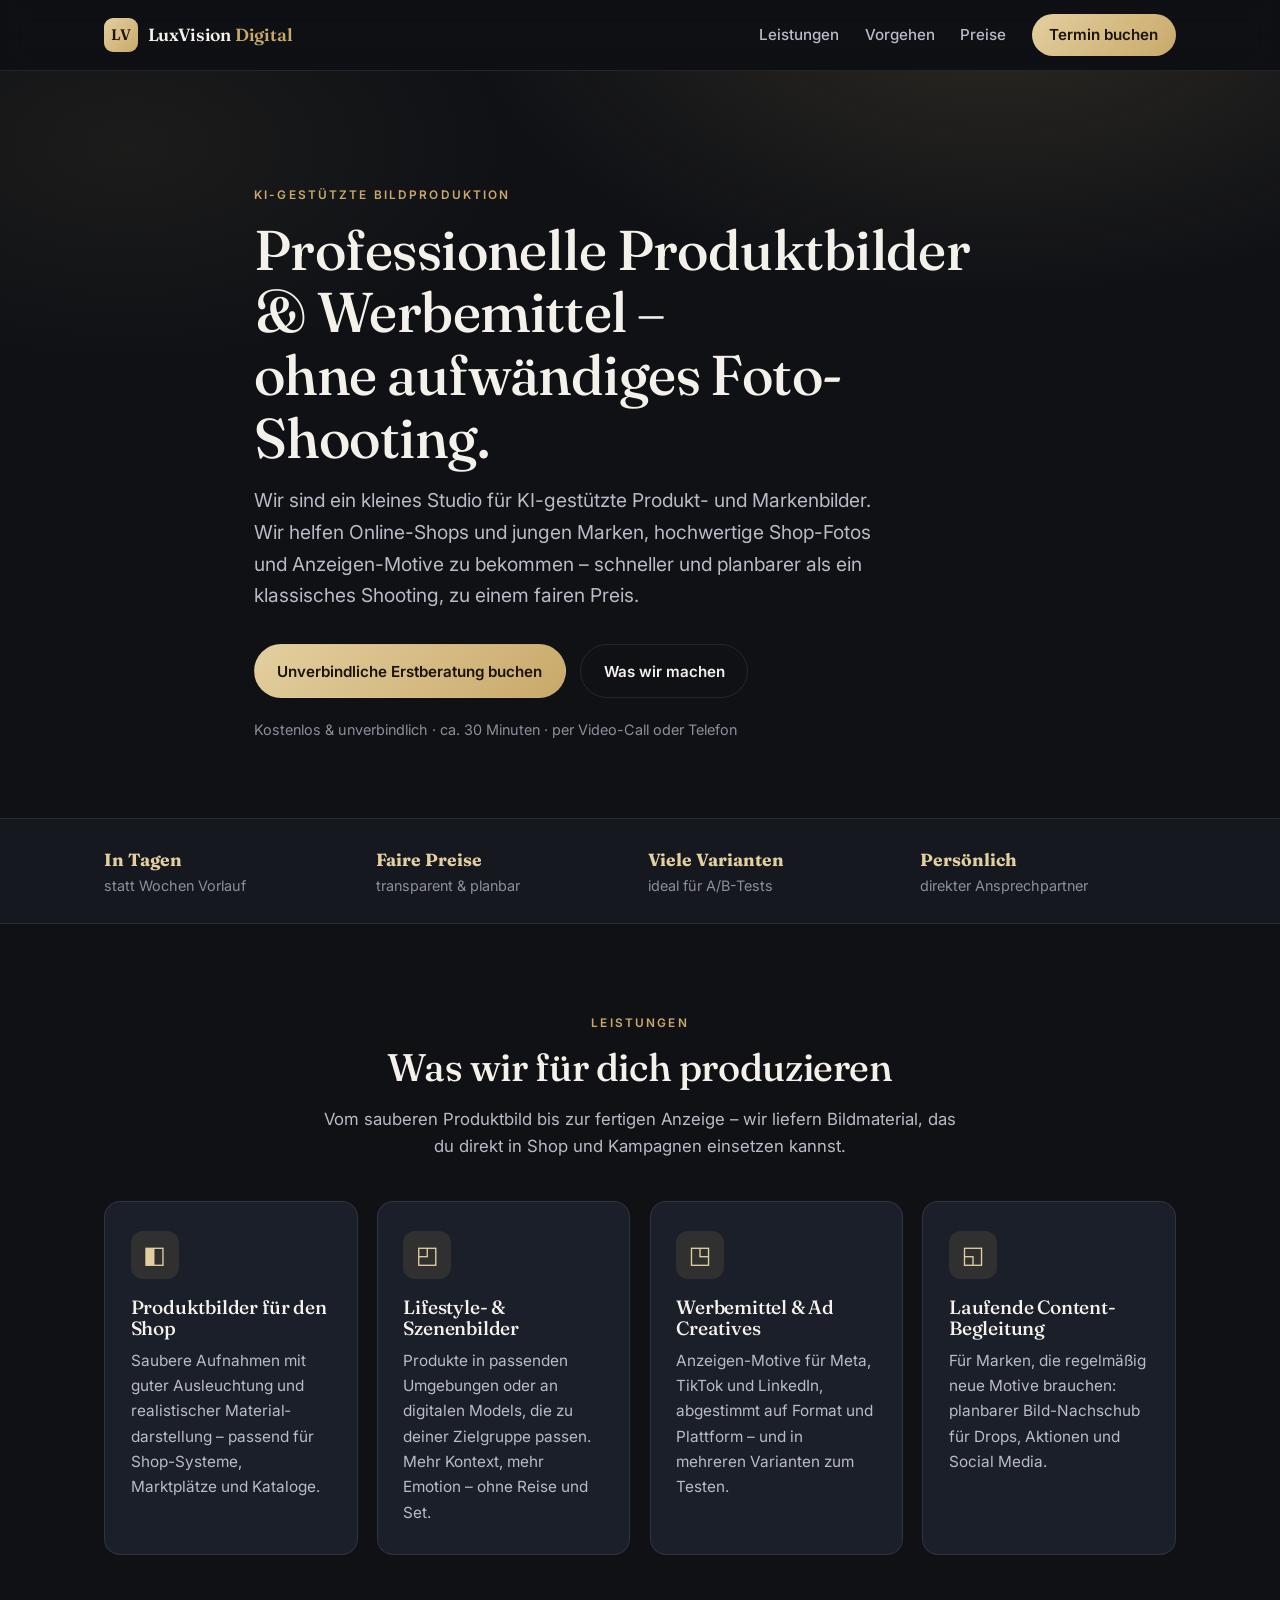
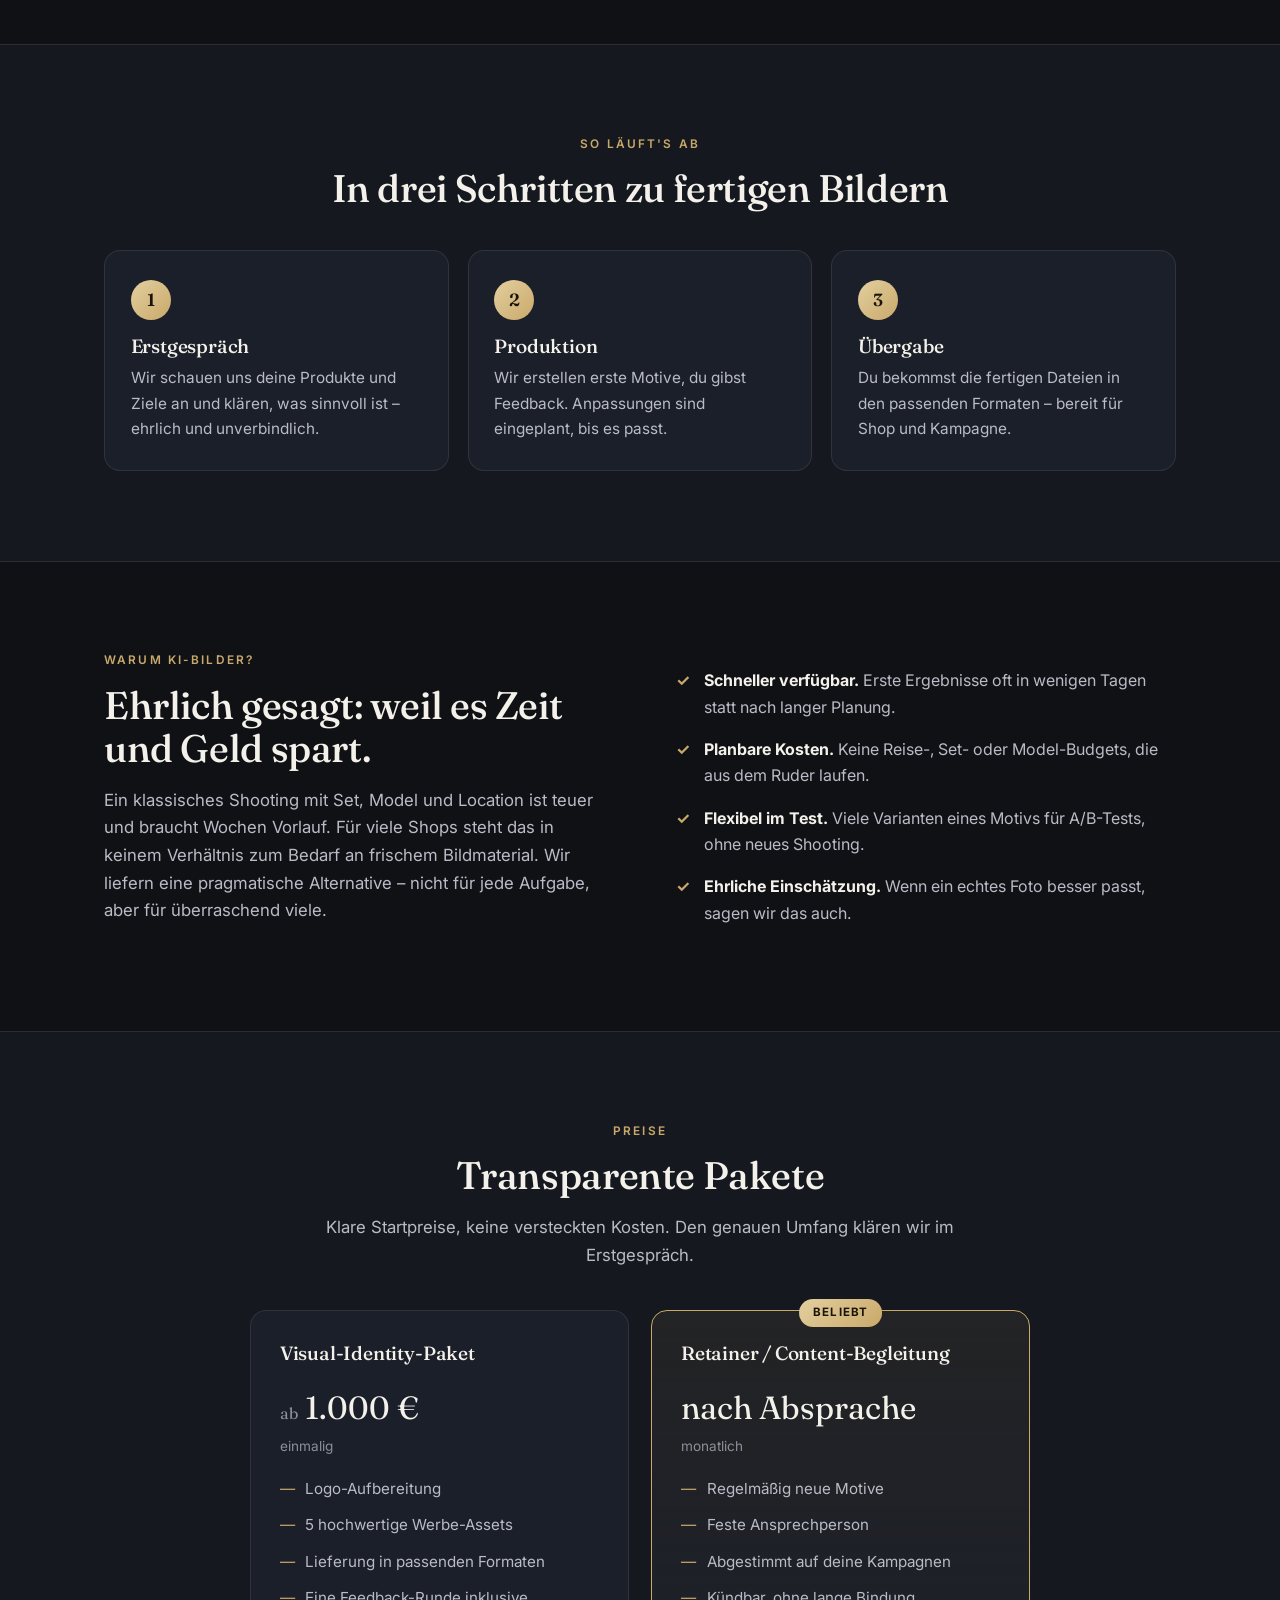
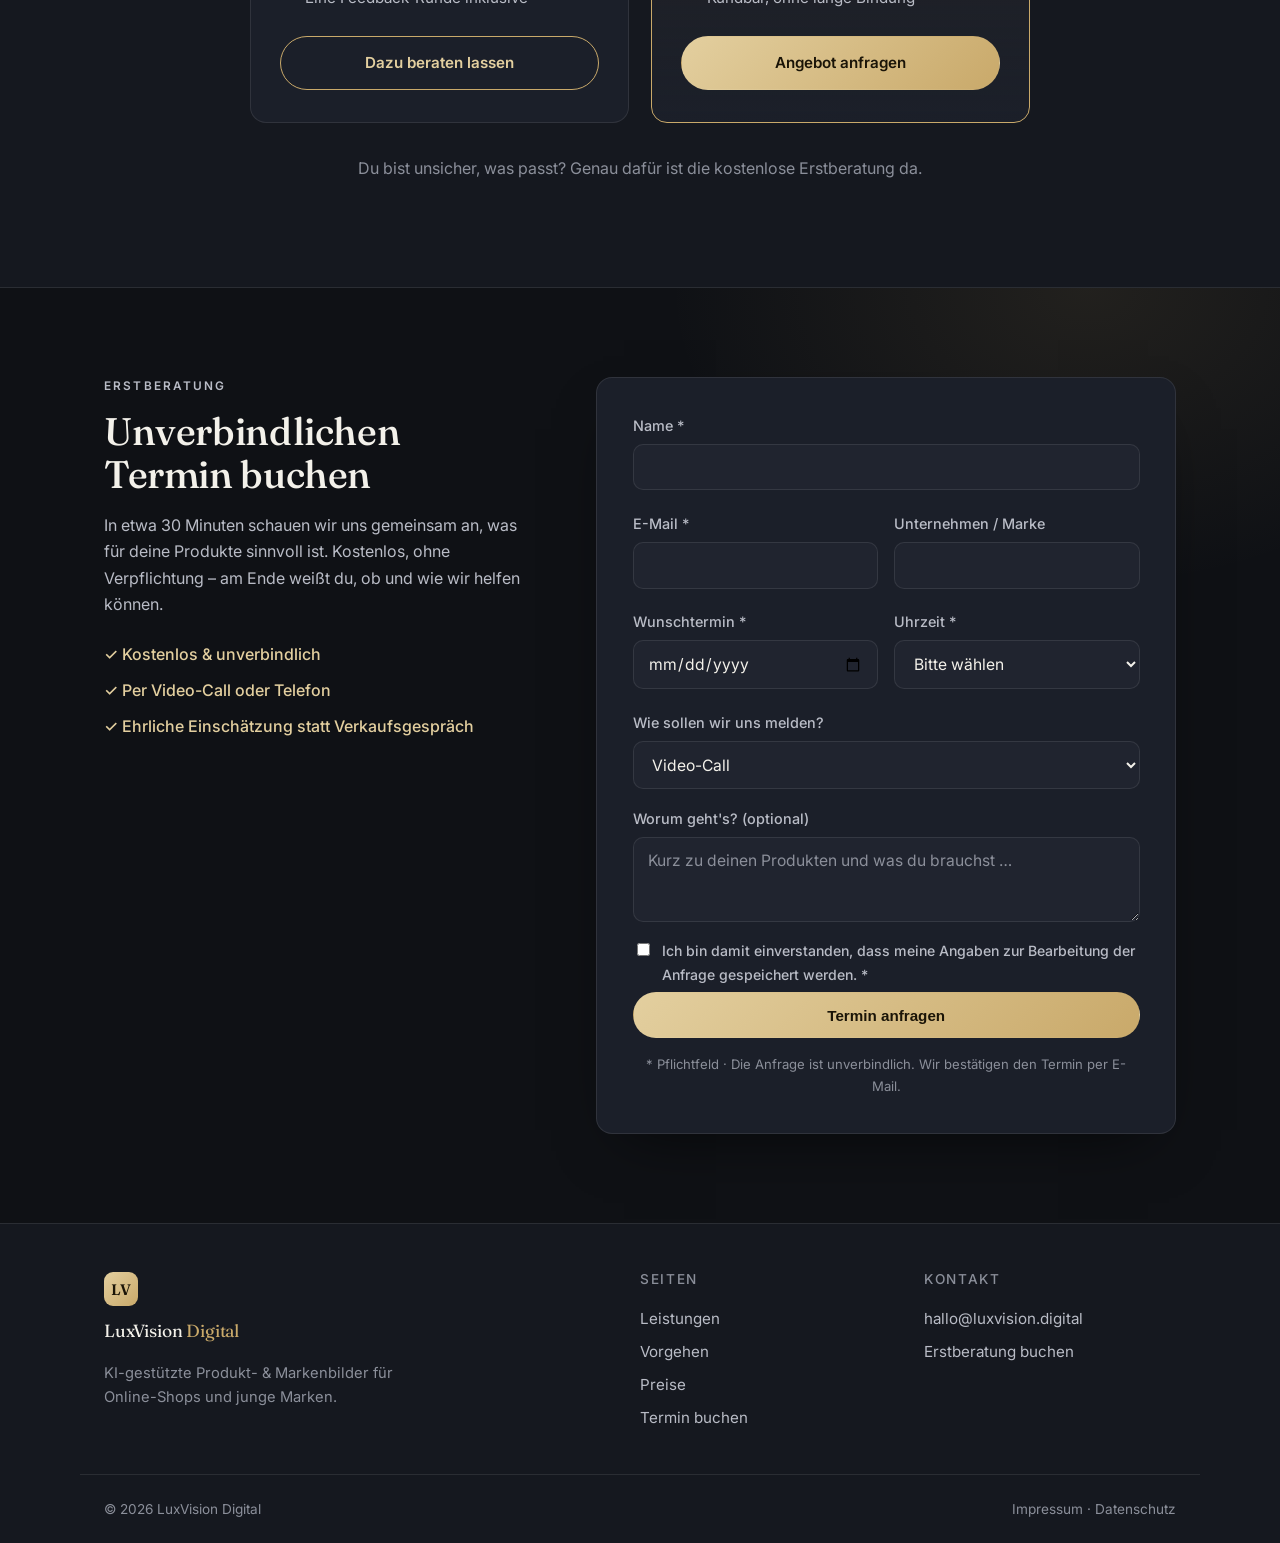
==== consultation-site/index.html @ 284c9a4e "Add consultation booking site for LuxVision Digital Bodenständigere, authentischere Neufassung des L" ====
<!DOCTYPE html>
<html lang="de">
<head>
  <meta charset="UTF-8" />
  <meta name="viewport" content="width=device-width, initial-scale=1.0" />
  <title>LuxVision Digital – Produkt- &amp; Markenbilder mit KI</title>
  <meta name="description" content="Kleines Studio für KI-gestützte Produkt- und Markenbilder. Professionelle Shop-Fotos und Werbemittel ohne aufwändige Shootings. Jetzt unverbindliche Erstberatung buchen." />
  <link rel="preconnect" href="https://fonts.googleapis.com" />
  <link rel="preconnect" href="https://fonts.gstatic.com" crossorigin />
  <link href="https://fonts.googleapis.com/css2?family=Fraunces:opsz,wght@9..144,400;9..144,500;9..144,600&family=Inter:wght@400;500;600&display=swap" rel="stylesheet" />
  <link rel="stylesheet" href="styles.css" />
</head>
<body>
  <header class="site-header" id="top">
    <div class="container header-inner">
      <a href="#top" class="brand">
        <span class="brand-mark">LV</span>
        <span class="brand-name">LuxVision <em>Digital</em></span>
      </a>
      <nav class="nav" aria-label="Hauptnavigation">
        <a href="#leistungen">Leistungen</a>
        <a href="#vorgehen">Vorgehen</a>
        <a href="#preise">Preise</a>
        <a href="#termin" class="nav-cta">Termin buchen</a>
      </nav>
      <button class="nav-toggle" aria-label="Menü öffnen" aria-expanded="false">
        <span></span><span></span><span></span>
      </button>
    </div>
  </header>

  <main>
    <!-- HERO -->
    <section class="hero">
      <div class="container hero-inner">
        <p class="eyebrow">KI-gestützte Bildproduktion</p>
        <h1>Professionelle Produktbilder &amp; Werbemittel –<br>ohne aufwändiges Foto-Shooting.</h1>
        <p class="hero-sub">
          Wir sind ein kleines Studio für KI-gestützte Produkt- und Markenbilder.
          Wir helfen Online-Shops und jungen Marken, hochwertige Shop-Fotos und Anzeigen-Motive
          zu bekommen – schneller und planbarer als ein klassisches Shooting, zu einem fairen Preis.
        </p>
        <div class="hero-actions">
          <a href="#termin" class="btn btn-primary">Unverbindliche Erstberatung buchen</a>
          <a href="#leistungen" class="btn btn-ghost">Was wir machen</a>
        </div>
        <p class="hero-note">Kostenlos &amp; unverbindlich · ca. 30 Minuten · per Video-Call oder Telefon</p>
      </div>
    </section>

    <!-- TRUST STRIP -->
    <section class="strip">
      <div class="container strip-inner">
        <div><strong>In Tagen</strong><span>statt Wochen Vorlauf</span></div>
        <div><strong>Faire Preise</strong><span>transparent &amp; planbar</span></div>
        <div><strong>Viele Varianten</strong><span>ideal für A/B-Tests</span></div>
        <div><strong>Persönlich</strong><span>direkter Ansprechpartner</span></div>
      </div>
    </section>

    <!-- LEISTUNGEN -->
    <section id="leistungen" class="section">
      <div class="container">
        <p class="eyebrow center">Leistungen</p>
        <h2 class="center">Was wir für dich produzieren</h2>
        <p class="section-lead center">
          Vom sauberen Produktbild bis zur fertigen Anzeige – wir liefern Bildmaterial,
          das du direkt in Shop und Kampagnen einsetzen kannst.
        </p>

        <div class="cards">
          <article class="card">
            <div class="card-icon" aria-hidden="true">◧</div>
            <h3>Produktbilder für den Shop</h3>
            <p>
              Saubere Aufnahmen mit guter Ausleuchtung und realistischer Material­darstellung –
              passend für Shop-Systeme, Marktplätze und Kataloge.
            </p>
          </article>

          <article class="card">
            <div class="card-icon" aria-hidden="true">◰</div>
            <h3>Lifestyle- &amp; Szenenbilder</h3>
            <p>
              Produkte in passenden Umgebungen oder an digitalen Models, die zu deiner
              Zielgruppe passen. Mehr Kontext, mehr Emotion – ohne Reise und Set.
            </p>
          </article>

          <article class="card">
            <div class="card-icon" aria-hidden="true">◳</div>
            <h3>Werbemittel &amp; Ad Creatives</h3>
            <p>
              Anzeigen-Motive für Meta, TikTok und LinkedIn, abgestimmt auf Format und Plattform –
              und in mehreren Varianten zum Testen.
            </p>
          </article>

          <article class="card">
            <div class="card-icon" aria-hidden="true">◱</div>
            <h3>Laufende Content-Begleitung</h3>
            <p>
              Für Marken, die regelmäßig neue Motive brauchen: planbarer Bild-Nachschub
              für Drops, Aktionen und Social Media.
            </p>
          </article>
        </div>
      </div>
    </section>

    <!-- VORGEHEN -->
    <section id="vorgehen" class="section section-alt">
      <div class="container">
        <p class="eyebrow center">So läuft's ab</p>
        <h2 class="center">In drei Schritten zu fertigen Bildern</h2>

        <ol class="steps">
          <li>
            <span class="step-num">1</span>
            <h3>Erstgespräch</h3>
            <p>Wir schauen uns deine Produkte und Ziele an und klären, was sinnvoll ist – ehrlich und unverbindlich.</p>
          </li>
          <li>
            <span class="step-num">2</span>
            <h3>Produktion</h3>
            <p>Wir erstellen erste Motive, du gibst Feedback. Anpassungen sind eingeplant, bis es passt.</p>
          </li>
          <li>
            <span class="step-num">3</span>
            <h3>Übergabe</h3>
            <p>Du bekommst die fertigen Dateien in den passenden Formaten – bereit für Shop und Kampagne.</p>
          </li>
        </ol>
      </div>
    </section>

    <!-- WARUM -->
    <section class="section">
      <div class="container two-col">
        <div>
          <p class="eyebrow">Warum KI-Bilder?</p>
          <h2>Ehrlich gesagt: weil es Zeit und Geld spart.</h2>
          <p class="section-lead">
            Ein klassisches Shooting mit Set, Model und Location ist teuer und braucht Wochen Vorlauf.
            Für viele Shops steht das in keinem Verhältnis zum Bedarf an frischem Bildmaterial.
            Wir liefern eine pragmatische Alternative – nicht für jede Aufgabe, aber für überraschend viele.
          </p>
        </div>
        <ul class="check-list">
          <li><strong>Schneller verfügbar.</strong> Erste Ergebnisse oft in wenigen Tagen statt nach langer Planung.</li>
          <li><strong>Planbare Kosten.</strong> Keine Reise-, Set- oder Model-Budgets, die aus dem Ruder laufen.</li>
          <li><strong>Flexibel im Test.</strong> Viele Varianten eines Motivs für A/B-Tests, ohne neues Shooting.</li>
          <li><strong>Ehrliche Einschätzung.</strong> Wenn ein echtes Foto besser passt, sagen wir das auch.</li>
        </ul>
      </div>
    </section>

    <!-- PREISE -->
    <section id="preise" class="section section-alt">
      <div class="container">
        <p class="eyebrow center">Preise</p>
        <h2 class="center">Transparente Pakete</h2>
        <p class="section-lead center">Klare Startpreise, keine versteckten Kosten. Den genauen Umfang klären wir im Erstgespräch.</p>

        <div class="pricing">
          <article class="price-card">
            <h3>Visual-Identity-Paket</h3>
            <p class="price"><span>ab</span> 1.000&nbsp;€</p>
            <p class="price-meta">einmalig</p>
            <ul>
              <li>Logo-Aufbereitung</li>
              <li>5 hochwertige Werbe-Assets</li>
              <li>Lieferung in passenden Formaten</li>
              <li>Eine Feedback-Runde inklusive</li>
            </ul>
            <a href="#termin" class="btn btn-outline">Dazu beraten lassen</a>
          </article>

          <article class="price-card featured">
            <span class="badge">Beliebt</span>
            <h3>Retainer / Content-Begleitung</h3>
            <p class="price">nach Absprache</p>
            <p class="price-meta">monatlich</p>
            <ul>
              <li>Regelmäßig neue Motive</li>
              <li>Feste Ansprechperson</li>
              <li>Abgestimmt auf deine Kampagnen</li>
              <li>Kündbar, ohne lange Bindung</li>
            </ul>
            <a href="#termin" class="btn btn-primary">Angebot anfragen</a>
          </article>
        </div>
        <p class="price-foot center">Du bist unsicher, was passt? Genau dafür ist die kostenlose Erstberatung da.</p>
      </div>
    </section>

    <!-- TERMIN / BOOKING -->
    <section id="termin" class="section booking">
      <div class="container booking-inner">
        <div class="booking-intro">
          <p class="eyebrow">Erstberatung</p>
          <h2>Unverbindlichen Termin buchen</h2>
          <p>
            In etwa 30 Minuten schauen wir uns gemeinsam an, was für deine Produkte sinnvoll ist.
            Kostenlos, ohne Verpflichtung – am Ende weißt du, ob und wie wir helfen können.
          </p>
          <ul class="booking-points">
            <li>✓ Kostenlos &amp; unverbindlich</li>
            <li>✓ Per Video-Call oder Telefon</li>
            <li>✓ Ehrliche Einschätzung statt Verkaufsgespräch</li>
          </ul>
        </div>

        <form class="booking-form" id="bookingForm" novalidate>
          <div class="field">
            <label for="name">Name *</label>
            <input type="text" id="name" name="name" autocomplete="name" required />
            <small class="error" data-for="name"></small>
          </div>

          <div class="field-row">
            <div class="field">
              <label for="email">E-Mail *</label>
              <input type="email" id="email" name="email" autocomplete="email" required />
              <small class="error" data-for="email"></small>
            </div>
            <div class="field">
              <label for="company">Unternehmen / Marke</label>
              <input type="text" id="company" name="company" autocomplete="organization" />
            </div>
          </div>

          <div class="field-row">
            <div class="field">
              <label for="date">Wunschtermin *</label>
              <input type="date" id="date" name="date" required />
              <small class="error" data-for="date"></small>
            </div>
            <div class="field">
              <label for="time">Uhrzeit *</label>
              <select id="time" name="time" required>
                <option value="">Bitte wählen</option>
                <option>09:00</option>
                <option>10:00</option>
                <option>11:00</option>
                <option>13:00</option>
                <option>14:00</option>
                <option>15:00</option>
                <option>16:00</option>
                <option>17:00</option>
              </select>
              <small class="error" data-for="time"></small>
            </div>
          </div>

          <div class="field">
            <label for="channel">Wie sollen wir uns melden?</label>
            <select id="channel" name="channel">
              <option>Video-Call</option>
              <option>Telefon</option>
              <option>Egal</option>
            </select>
          </div>

          <div class="field">
            <label for="message">Worum geht's? (optional)</label>
            <textarea id="message" name="message" rows="3" placeholder="Kurz zu deinen Produkten und was du brauchst …"></textarea>
          </div>

          <label class="consent">
            <input type="checkbox" id="consent" name="consent" required />
            <span>Ich bin damit einverstanden, dass meine Angaben zur Bearbeitung der Anfrage gespeichert werden. *</span>
          </label>
          <small class="error" data-for="consent"></small>

          <button type="submit" class="btn btn-primary btn-block">Termin anfragen</button>
          <p class="form-hint">* Pflichtfeld · Die Anfrage ist unverbindlich. Wir bestätigen den Termin per E-Mail.</p>
        </form>

        <!-- Success state -->
        <div class="booking-success" id="bookingSuccess" hidden>
          <div class="success-icon" aria-hidden="true">✓</div>
          <h3>Danke, <span id="successName">!</span></h3>
          <p>Deine Terminanfrage ist eingegangen. Wir melden uns kurzfristig per E-Mail zur Bestätigung.</p>
          <div class="success-summary" id="successSummary"></div>
          <a class="btn btn-outline" id="calendarLink" href="#">Zum Kalender hinzufügen</a>
          <button type="button" class="btn btn-ghost" id="resetBooking">Neue Anfrage</button>
        </div>
      </div>
    </section>
  </main>

  <footer class="site-footer">
    <div class="container footer-inner">
      <div class="footer-brand">
        <span class="brand-mark">LV</span>
        <span class="brand-name">LuxVision <em>Digital</em></span>
        <p>KI-gestützte Produkt- &amp; Markenbilder für Online-Shops und junge Marken.</p>
      </div>
      <div class="footer-col">
        <h4>Seiten</h4>
        <a href="#leistungen">Leistungen</a>
        <a href="#vorgehen">Vorgehen</a>
        <a href="#preise">Preise</a>
        <a href="#termin">Termin buchen</a>
      </div>
      <div class="footer-col">
        <h4>Kontakt</h4>
        <a href="mailto:hallo@luxvision.digital">hallo@luxvision.digital</a>
        <a href="#termin">Erstberatung buchen</a>
      </div>
    </div>
    <div class="container footer-bottom">
      <span>© <span id="year"></span> LuxVision Digital</span>
      <span>Impressum · Datenschutz</span>
    </div>
  </footer>

  <script src="script.js"></script>
</body>
</html>
---- consultation-site/styles.css ----
:root {
  --bg: #0f1115;
  --bg-alt: #15181f;
  --surface: #1b1f29;
  --surface-2: #20242f;
  --ink: #f3f1ea;
  --ink-soft: #b9bcc6;
  --ink-dim: #8b8f9a;
  --line: rgba(255, 255, 255, 0.09);
  --gold: #c9a96a;
  --gold-soft: #e3cf9f;
  --radius: 16px;
  --radius-sm: 10px;
  --max: 1120px;
  --shadow: 0 24px 60px -28px rgba(0, 0, 0, 0.7);
}

* { box-sizing: border-box; }

html { scroll-behavior: smooth; }

body {
  margin: 0;
  font-family: "Inter", system-ui, -apple-system, sans-serif;
  background: var(--bg);
  color: var(--ink);
  line-height: 1.65;
  -webkit-font-smoothing: antialiased;
}

.container { width: 100%; max-width: var(--max); margin: 0 auto; padding: 0 24px; }

h1, h2, h3, h4 { font-family: "Fraunces", Georgia, serif; font-weight: 500; line-height: 1.12; letter-spacing: -0.01em; }
h1 { font-size: clamp(2rem, 5vw, 3.5rem); margin: 0 0 1rem; }
h2 { font-size: clamp(1.6rem, 3.5vw, 2.4rem); margin: 0 0 1rem; }
h3 { font-size: 1.2rem; margin: 0 0 .5rem; }

a { color: inherit; text-decoration: none; }

.eyebrow {
  text-transform: uppercase;
  letter-spacing: 0.18em;
  font-size: 0.74rem;
  font-weight: 600;
  color: var(--gold);
  margin: 0 0 0.8rem;
}
.center { text-align: center; }
.section-lead { color: var(--ink-soft); max-width: 640px; font-size: 1.05rem; }
.center.section-lead { margin-left: auto; margin-right: auto; }

/* Buttons */
.btn {
  display: inline-flex; align-items: center; justify-content: center;
  gap: .5rem; padding: 0.85rem 1.4rem; border-radius: 999px;
  font-weight: 600; font-size: 0.95rem; cursor: pointer; border: 1px solid transparent;
  transition: transform .15s ease, background .2s ease, border-color .2s ease, color .2s ease;
}
.btn:hover { transform: translateY(-2px); }
.btn-primary { background: linear-gradient(135deg, var(--gold-soft), var(--gold)); color: #1a1407; }
.btn-primary:hover { box-shadow: 0 12px 30px -10px rgba(201, 169, 106, 0.6); }
.btn-ghost { color: var(--ink); border-color: var(--line); background: transparent; }
.btn-ghost:hover { border-color: var(--gold); color: var(--gold-soft); }
.btn-outline { color: var(--gold-soft); border-color: var(--gold); background: transparent; }
.btn-outline:hover { background: rgba(201, 169, 106, 0.1); }
.btn-block { width: 100%; }

/* Header */
.site-header {
  position: sticky; top: 0; z-index: 50;
  background: rgba(15, 17, 21, 0.82);
  backdrop-filter: blur(12px);
  border-bottom: 1px solid var(--line);
}
.header-inner { display: flex; align-items: center; justify-content: space-between; height: 70px; }
.brand { display: flex; align-items: center; gap: .6rem; font-weight: 600; }
.brand-mark {
  display: grid; place-items: center; width: 34px; height: 34px; border-radius: 9px;
  background: linear-gradient(135deg, var(--gold-soft), var(--gold)); color: #1a1407;
  font-family: "Fraunces", serif; font-weight: 600; font-size: .95rem;
}
.brand-name { font-family: "Fraunces", serif; font-size: 1.1rem; letter-spacing: -0.01em; }
.brand-name em { font-style: normal; color: var(--gold); }
.nav { display: flex; align-items: center; gap: 1.6rem; }
.nav a { color: var(--ink-soft); font-size: .95rem; font-weight: 500; }
.nav a:hover { color: var(--ink); }
.nav .nav-cta { color: #1a1407; background: linear-gradient(135deg, var(--gold-soft), var(--gold)); padding: .55rem 1.1rem; border-radius: 999px; font-weight: 600; }
.nav .nav-cta:hover { color: #1a1407; }
.nav-toggle { display: none; flex-direction: column; gap: 5px; background: none; border: 0; cursor: pointer; padding: 8px; }
.nav-toggle span { width: 24px; height: 2px; background: var(--ink); border-radius: 2px; transition: .2s; }

/* Hero */
.hero {
  position: relative; padding: clamp(4rem, 9vw, 7.5rem) 0 clamp(3rem, 6vw, 5rem);
  background:
    radial-gradient(900px 500px at 78% -10%, rgba(201, 169, 106, 0.16), transparent 60%),
    radial-gradient(700px 400px at 10% 10%, rgba(201, 169, 106, 0.07), transparent 55%);
  overflow: hidden;
}
.hero-inner { max-width: 820px; }
.hero-sub { font-size: clamp(1.05rem, 2vw, 1.2rem); color: var(--ink-soft); max-width: 640px; margin: 0 0 2rem; }
.hero-actions { display: flex; flex-wrap: wrap; gap: .9rem; margin-bottom: 1.2rem; }
.hero-note { font-size: .9rem; color: var(--ink-dim); margin: 0; }

/* Trust strip */
.strip { border-top: 1px solid var(--line); border-bottom: 1px solid var(--line); background: var(--bg-alt); }
.strip-inner { display: grid; grid-template-columns: repeat(4, 1fr); gap: 1rem; padding: 1.6rem 24px; }
.strip-inner div { display: flex; flex-direction: column; }
.strip-inner strong { font-family: "Fraunces", serif; font-size: 1.1rem; color: var(--gold-soft); }
.strip-inner span { font-size: .9rem; color: var(--ink-dim); }

/* Sections */
.section { padding: clamp(3.5rem, 7vw, 6rem) 0; }
.section-alt { background: var(--bg-alt); border-top: 1px solid var(--line); border-bottom: 1px solid var(--line); }

/* Cards */
.cards { display: grid; grid-template-columns: repeat(auto-fit, minmax(240px, 1fr)); gap: 1.2rem; margin-top: 2.5rem; }
.card {
  background: var(--surface); border: 1px solid var(--line); border-radius: var(--radius);
  padding: 1.8rem 1.6rem; transition: transform .2s ease, border-color .2s ease;
}
.card:hover { transform: translateY(-4px); border-color: rgba(201, 169, 106, 0.4); }
.card-icon {
  display: grid; place-items: center; width: 48px; height: 48px; border-radius: 12px;
  background: rgba(201, 169, 106, 0.12); color: var(--gold-soft); font-size: 1.5rem; margin-bottom: 1.1rem;
}
.card p { color: var(--ink-soft); font-size: .96rem; margin: 0; }

/* Steps */
.steps { list-style: none; counter-reset: step; padding: 0; margin: 2.5rem 0 0; display: grid; grid-template-columns: repeat(3, 1fr); gap: 1.2rem; }
.steps li { background: var(--surface); border: 1px solid var(--line); border-radius: var(--radius); padding: 1.8rem 1.6rem; position: relative; }
.step-num {
  display: grid; place-items: center; width: 40px; height: 40px; border-radius: 50%;
  background: linear-gradient(135deg, var(--gold-soft), var(--gold)); color: #1a1407;
  font-family: "Fraunces", serif; font-weight: 600; font-size: 1.1rem; margin-bottom: 1rem;
}
.steps p { color: var(--ink-soft); font-size: .96rem; margin: 0; }

/* Two col */
.two-col { display: grid; grid-template-columns: 1fr 1fr; gap: clamp(2rem, 5vw, 4rem); align-items: center; }
.check-list { list-style: none; padding: 0; margin: 0; display: grid; gap: 1rem; }
.check-list li { position: relative; padding-left: 2rem; color: var(--ink-soft); }
.check-list li::before {
  content: "✓"; position: absolute; left: 0; top: 0;
  color: var(--gold); font-weight: 700;
  display: grid; place-items: center; width: 1.4rem; height: 1.4rem;
}
.check-list strong { color: var(--ink); }

/* Pricing */
.pricing { display: grid; grid-template-columns: repeat(2, minmax(0, 1fr)); gap: 1.4rem; max-width: 780px; margin: 2.5rem auto 0; }
.price-card { position: relative; background: var(--surface); border: 1px solid var(--line); border-radius: var(--radius); padding: 2rem 1.8rem; display: flex; flex-direction: column; }
.price-card.featured { border-color: var(--gold); background: linear-gradient(180deg, rgba(201,169,106,0.08), var(--surface)); }
.badge { position: absolute; top: -12px; left: 50%; transform: translateX(-50%); background: linear-gradient(135deg, var(--gold-soft), var(--gold)); color: #1a1407; font-size: .72rem; font-weight: 700; text-transform: uppercase; letter-spacing: .1em; padding: .3rem .9rem; border-radius: 999px; }
.price { font-family: "Fraunces", serif; font-size: 2rem; margin: .6rem 0 0; }
.price span { font-size: 1rem; color: var(--ink-dim); }
.price-meta { color: var(--ink-dim); font-size: .85rem; margin: 0 0 1.2rem; }
.price-card ul { list-style: none; padding: 0; margin: 0 0 1.6rem; display: grid; gap: .7rem; flex: 1; }
.price-card li { padding-left: 1.6rem; position: relative; color: var(--ink-soft); font-size: .95rem; }
.price-card li::before { content: "—"; position: absolute; left: 0; color: var(--gold); }
.price-foot { color: var(--ink-dim); margin-top: 2rem; }

/* Booking */
.booking { background: radial-gradient(700px 500px at 85% 0%, rgba(201,169,106,0.1), transparent 60%); }
.booking-inner { display: grid; grid-template-columns: 0.85fr 1.15fr; gap: clamp(2rem, 5vw, 4rem); align-items: start; }
.booking-intro p { color: var(--ink-soft); }
.booking-points { list-style: none; padding: 0; margin: 1.5rem 0 0; display: grid; gap: .6rem; color: var(--gold-soft); font-weight: 500; }

.booking-form { background: var(--surface); border: 1px solid var(--line); border-radius: var(--radius); padding: clamp(1.6rem, 3vw, 2.2rem); box-shadow: var(--shadow); }
.field { display: flex; flex-direction: column; margin-bottom: 1.1rem; }
.field-row { display: grid; grid-template-columns: 1fr 1fr; gap: 1rem; }
label { font-size: .9rem; font-weight: 500; margin-bottom: .4rem; color: var(--ink-soft); }
input, select, textarea {
  background: var(--surface-2); border: 1px solid var(--line); border-radius: var(--radius-sm);
  padding: .8rem .9rem; color: var(--ink); font-family: inherit; font-size: .98rem; width: 100%;
  transition: border-color .15s ease, box-shadow .15s ease;
}
input:focus, select:focus, textarea:focus { outline: none; border-color: var(--gold); box-shadow: 0 0 0 3px rgba(201,169,106,0.18); }
input::placeholder, textarea::placeholder { color: var(--ink-dim); }
textarea { resize: vertical; }
.consent { display: flex; align-items: flex-start; gap: .6rem; font-size: .88rem; color: var(--ink-soft); margin: .4rem 0; cursor: pointer; }
.consent input { width: auto; margin-top: .25rem; }
.error { color: #f0907a; font-size: .8rem; min-height: 1rem; margin-top: .25rem; }
.error:empty { min-height: 0; }
.form-hint { font-size: .82rem; color: var(--ink-dim); margin: 1rem 0 0; text-align: center; }
input.invalid, select.invalid { border-color: #f0907a; }

/* Success */
.booking-success { background: var(--surface); border: 1px solid var(--gold); border-radius: var(--radius); padding: clamp(1.8rem, 4vw, 2.6rem); text-align: center; box-shadow: var(--shadow); }
.success-icon { width: 60px; height: 60px; border-radius: 50%; display: grid; place-items: center; margin: 0 auto 1.2rem; background: linear-gradient(135deg, var(--gold-soft), var(--gold)); color: #1a1407; font-size: 1.8rem; font-weight: 700; }
.booking-success p { color: var(--ink-soft); }
.success-summary { background: var(--surface-2); border: 1px solid var(--line); border-radius: var(--radius-sm); padding: 1rem 1.2rem; margin: 1.4rem 0; text-align: left; font-size: .92rem; }
.success-summary div { display: flex; justify-content: space-between; gap: 1rem; padding: .3rem 0; }
.success-summary div span:first-child { color: var(--ink-dim); }
.booking-success .btn { margin: .3rem; }

/* Footer */
.site-footer { border-top: 1px solid var(--line); background: var(--bg-alt); padding-top: 3rem; }
.footer-inner { display: grid; grid-template-columns: 2fr 1fr 1fr; gap: 2rem; padding-bottom: 2.5rem; }
.footer-brand { display: flex; flex-direction: column; gap: .6rem; align-items: flex-start; }
.footer-brand p { color: var(--ink-dim); font-size: .92rem; max-width: 320px; margin: .4rem 0 0; }
.footer-col h4 { font-family: "Inter", sans-serif; font-size: .85rem; text-transform: uppercase; letter-spacing: .12em; color: var(--ink-dim); margin: 0 0 .9rem; }
.footer-col a { display: block; color: var(--ink-soft); font-size: .95rem; padding: .25rem 0; }
.footer-col a:hover { color: var(--gold-soft); }
.footer-bottom { display: flex; justify-content: space-between; padding: 1.4rem 24px; border-top: 1px solid var(--line); font-size: .85rem; color: var(--ink-dim); }

/* Responsive */
@media (max-width: 880px) {
  .nav { position: fixed; inset: 70px 0 auto 0; flex-direction: column; gap: 0; background: var(--bg-alt); border-bottom: 1px solid var(--line); padding: .5rem 24px 1.2rem; transform: translateY(-120%); opacity: 0; pointer-events: none; transition: .25s ease; }
  .nav.open { transform: translateY(0); opacity: 1; pointer-events: auto; }
  .nav a { padding: .8rem 0; width: 100%; border-bottom: 1px solid var(--line); }
  .nav .nav-cta { text-align: center; margin-top: .8rem; border-bottom: 0; }
  .nav-toggle { display: flex; }
  .two-col, .booking-inner { grid-template-columns: 1fr; }
  .steps { grid-template-columns: 1fr; }
  .strip-inner { grid-template-columns: repeat(2, 1fr); gap: 1.4rem; }
  .footer-inner { grid-template-columns: 1fr 1fr; }
}
@media (max-width: 520px) {
  .field-row { grid-template-columns: 1fr; }
  .pricing { grid-template-columns: 1fr; }
  .footer-inner { grid-template-columns: 1fr; }
  .footer-bottom { flex-direction: column; gap: .5rem; }
}
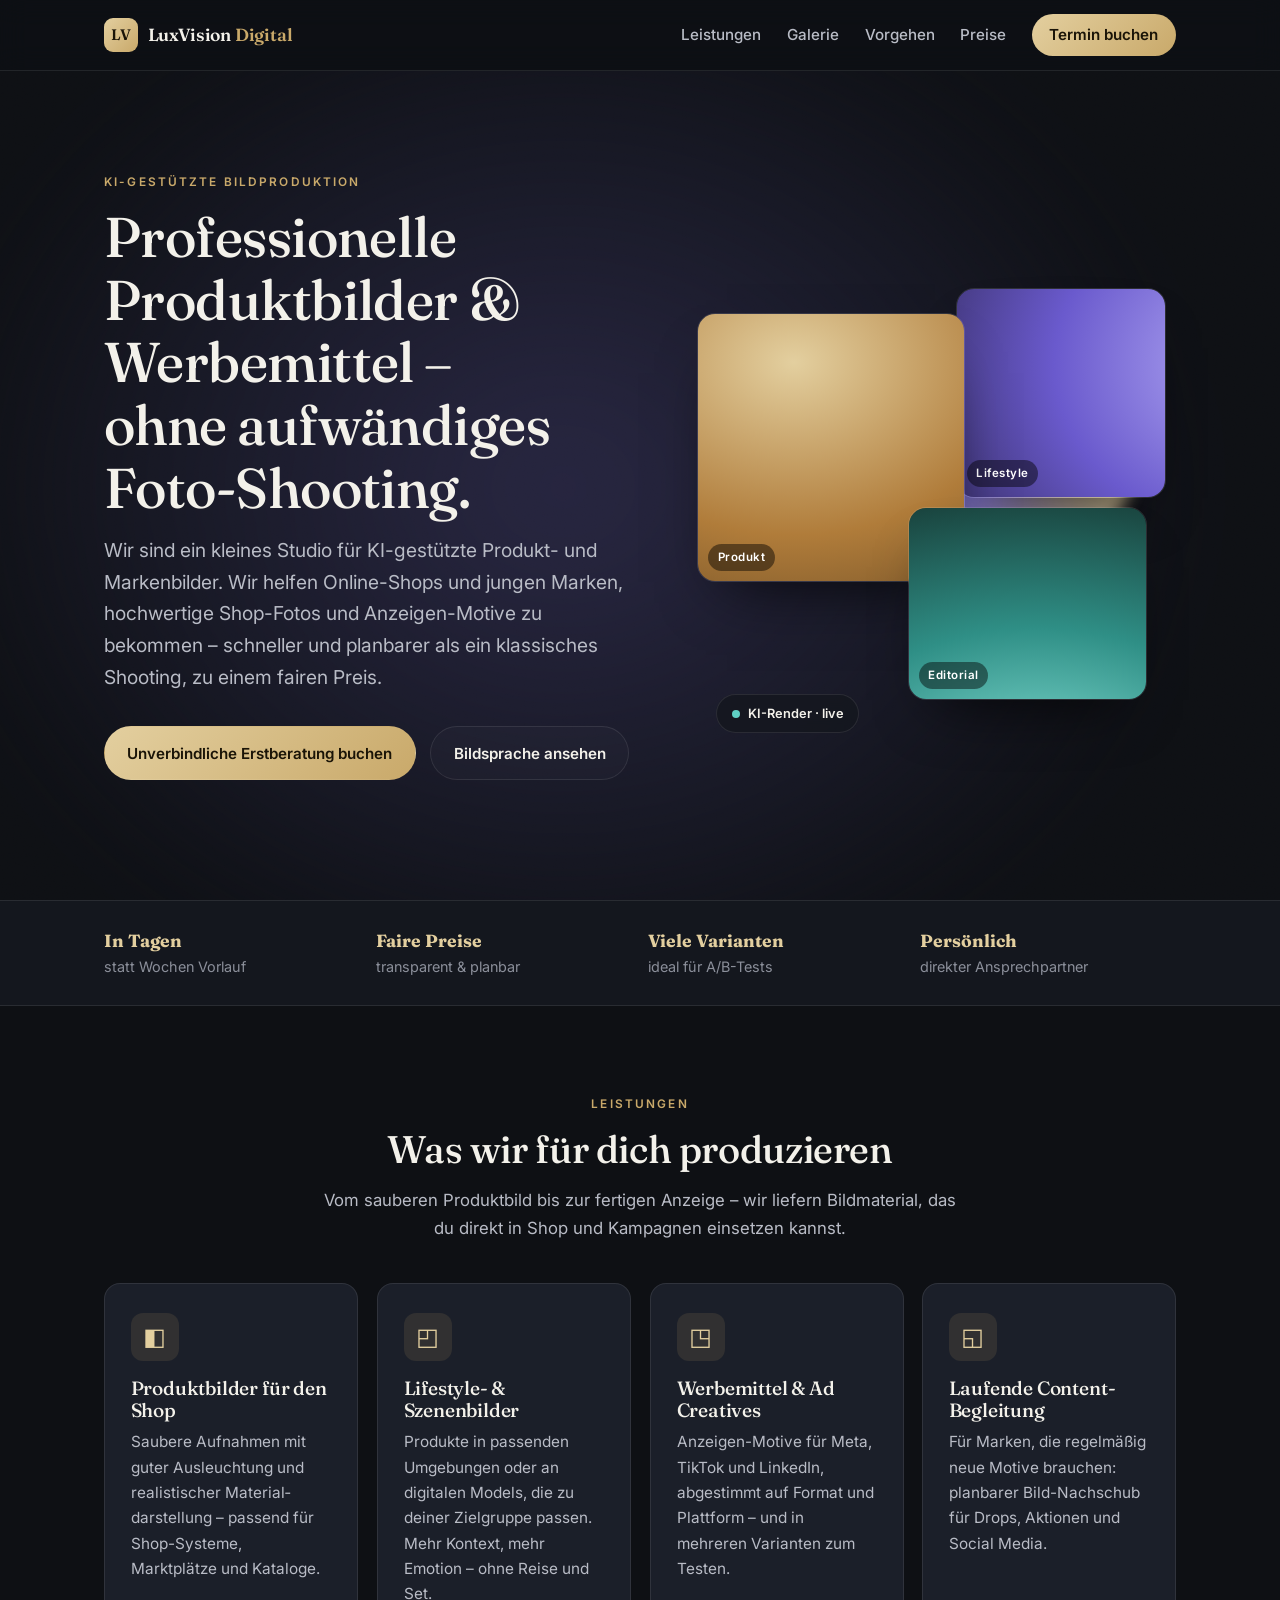
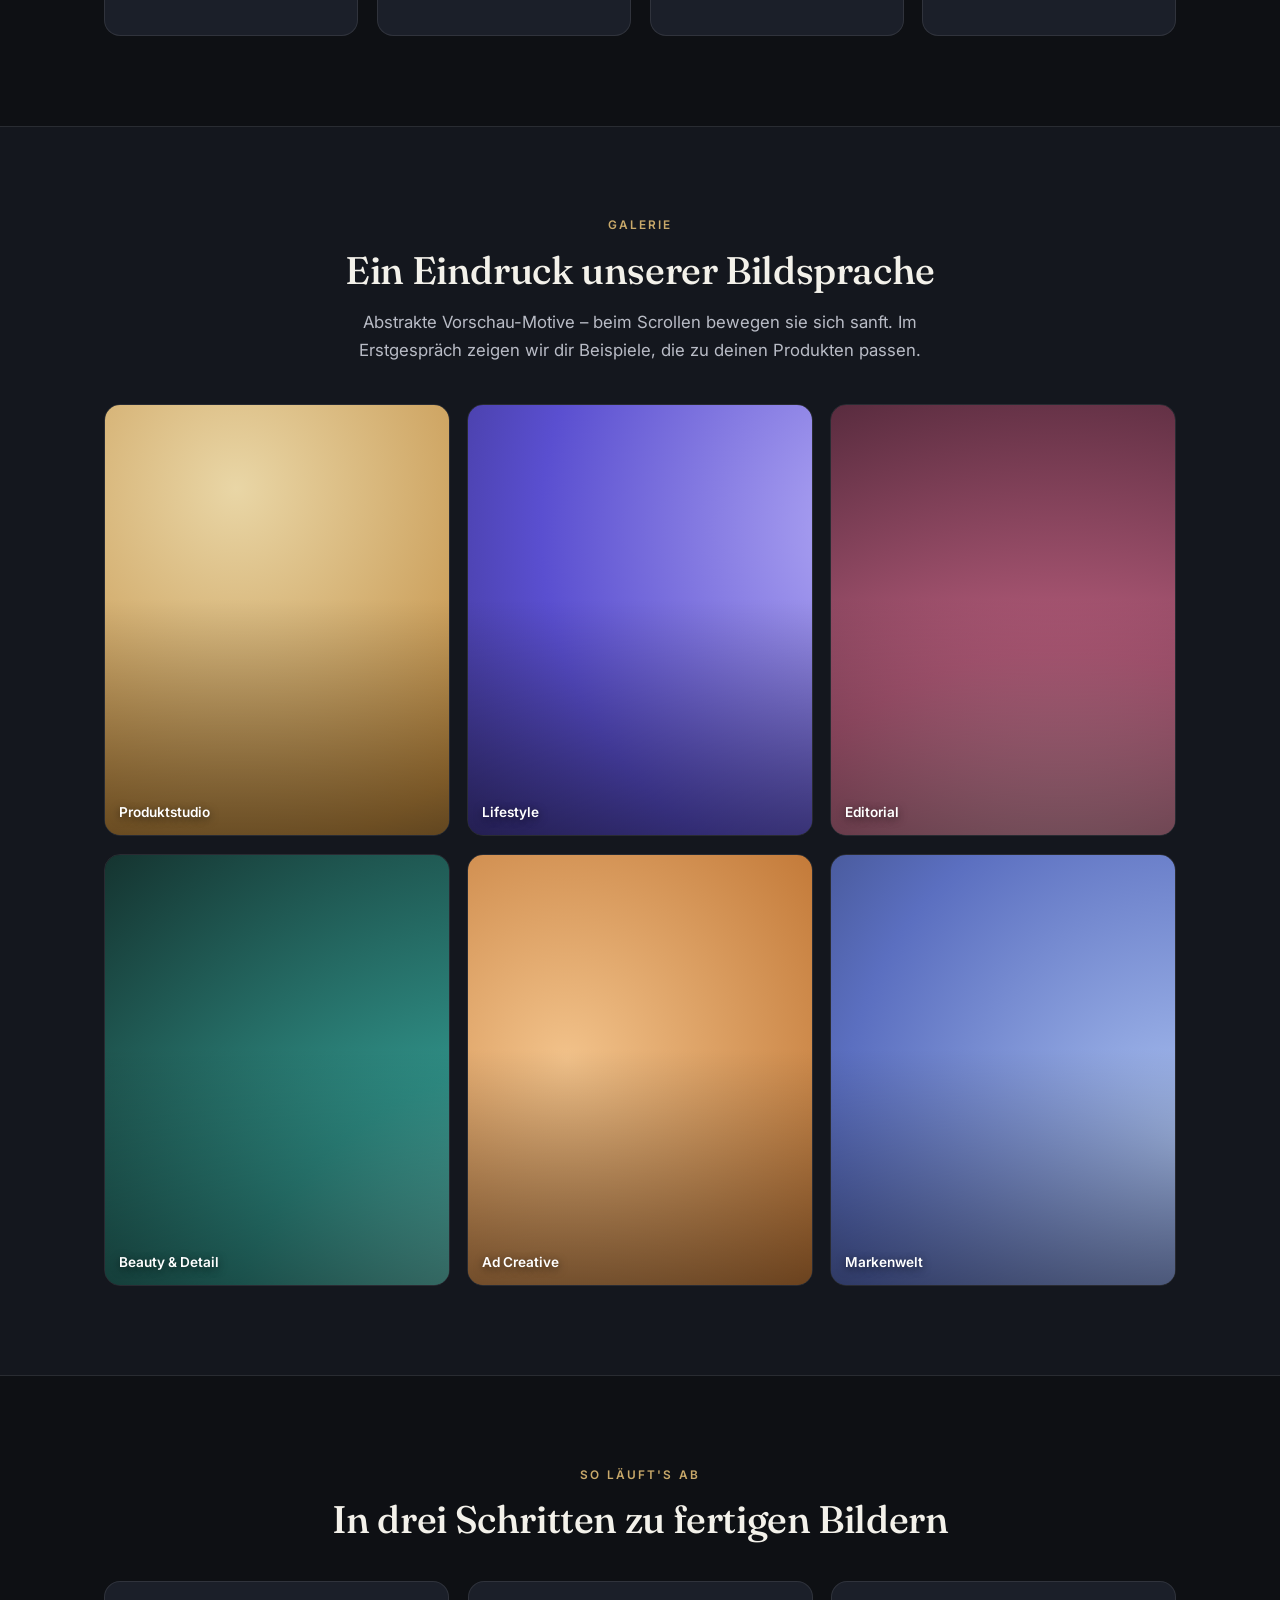
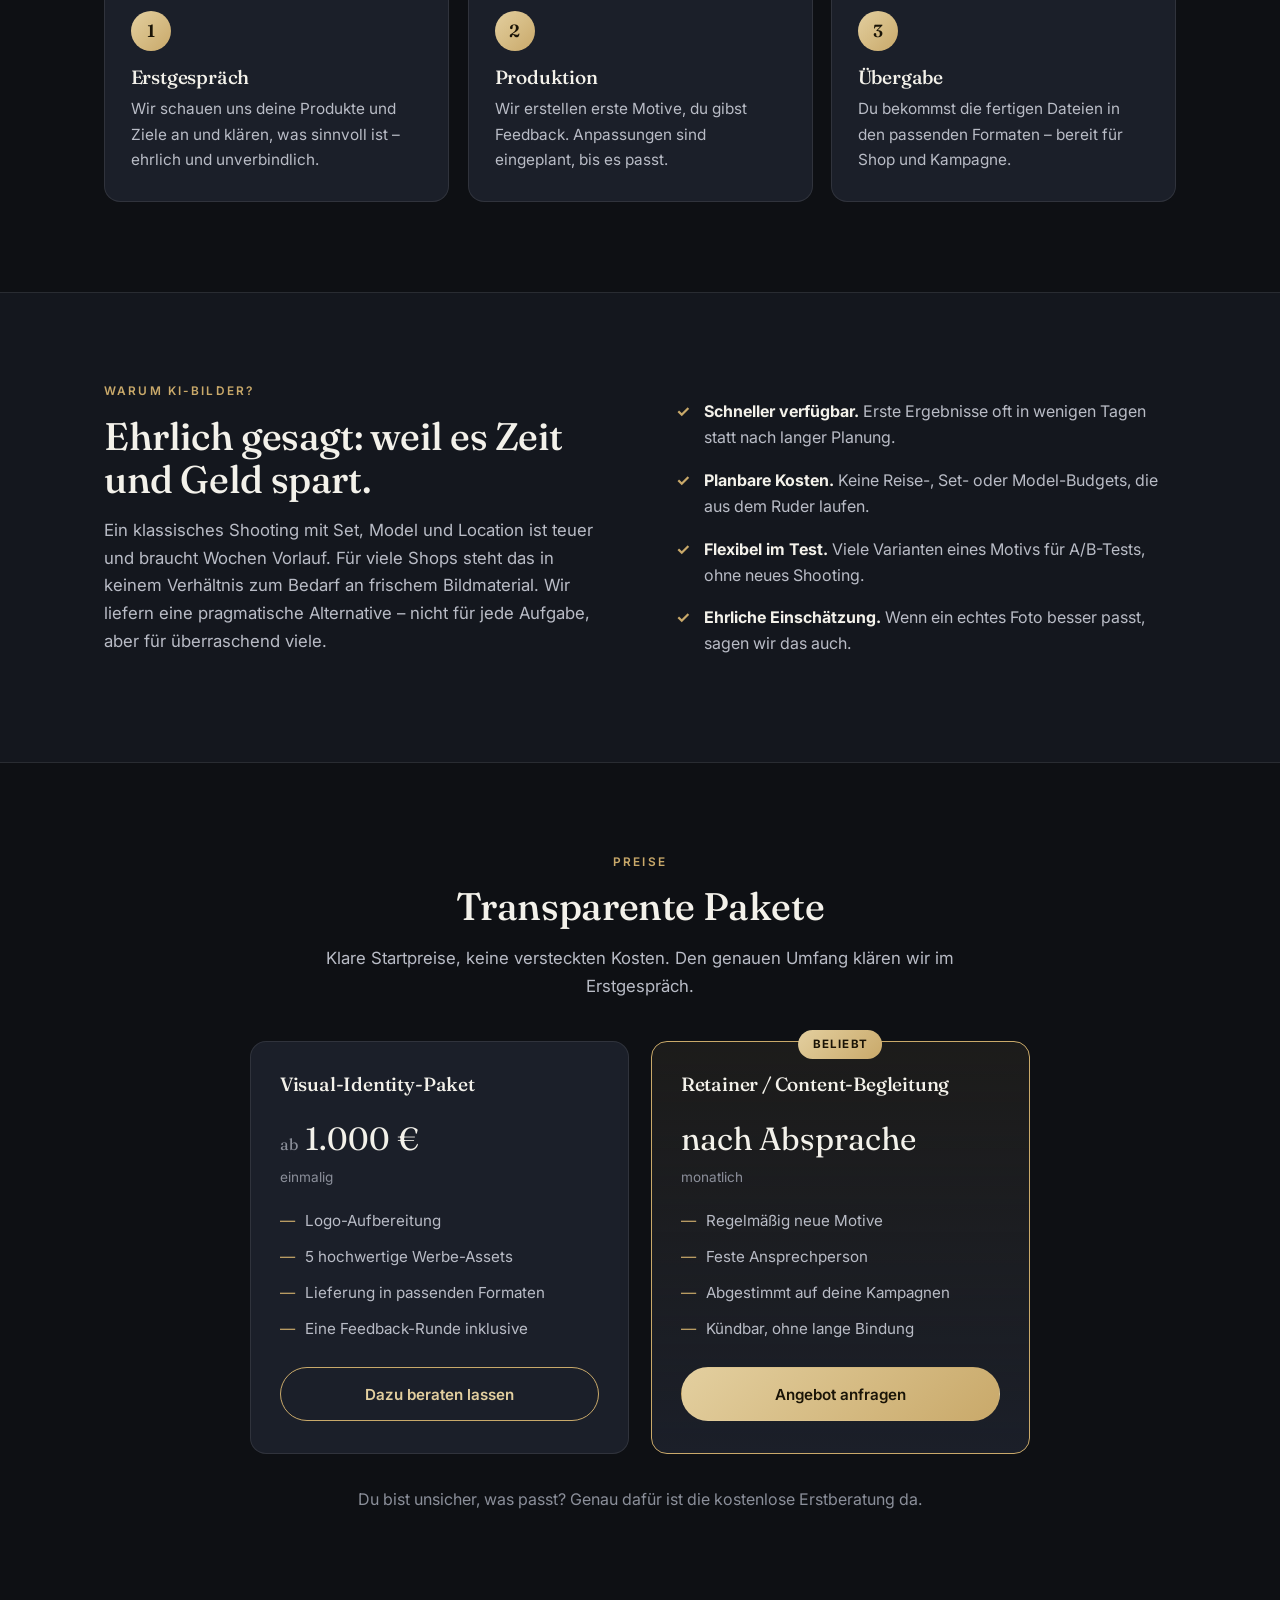
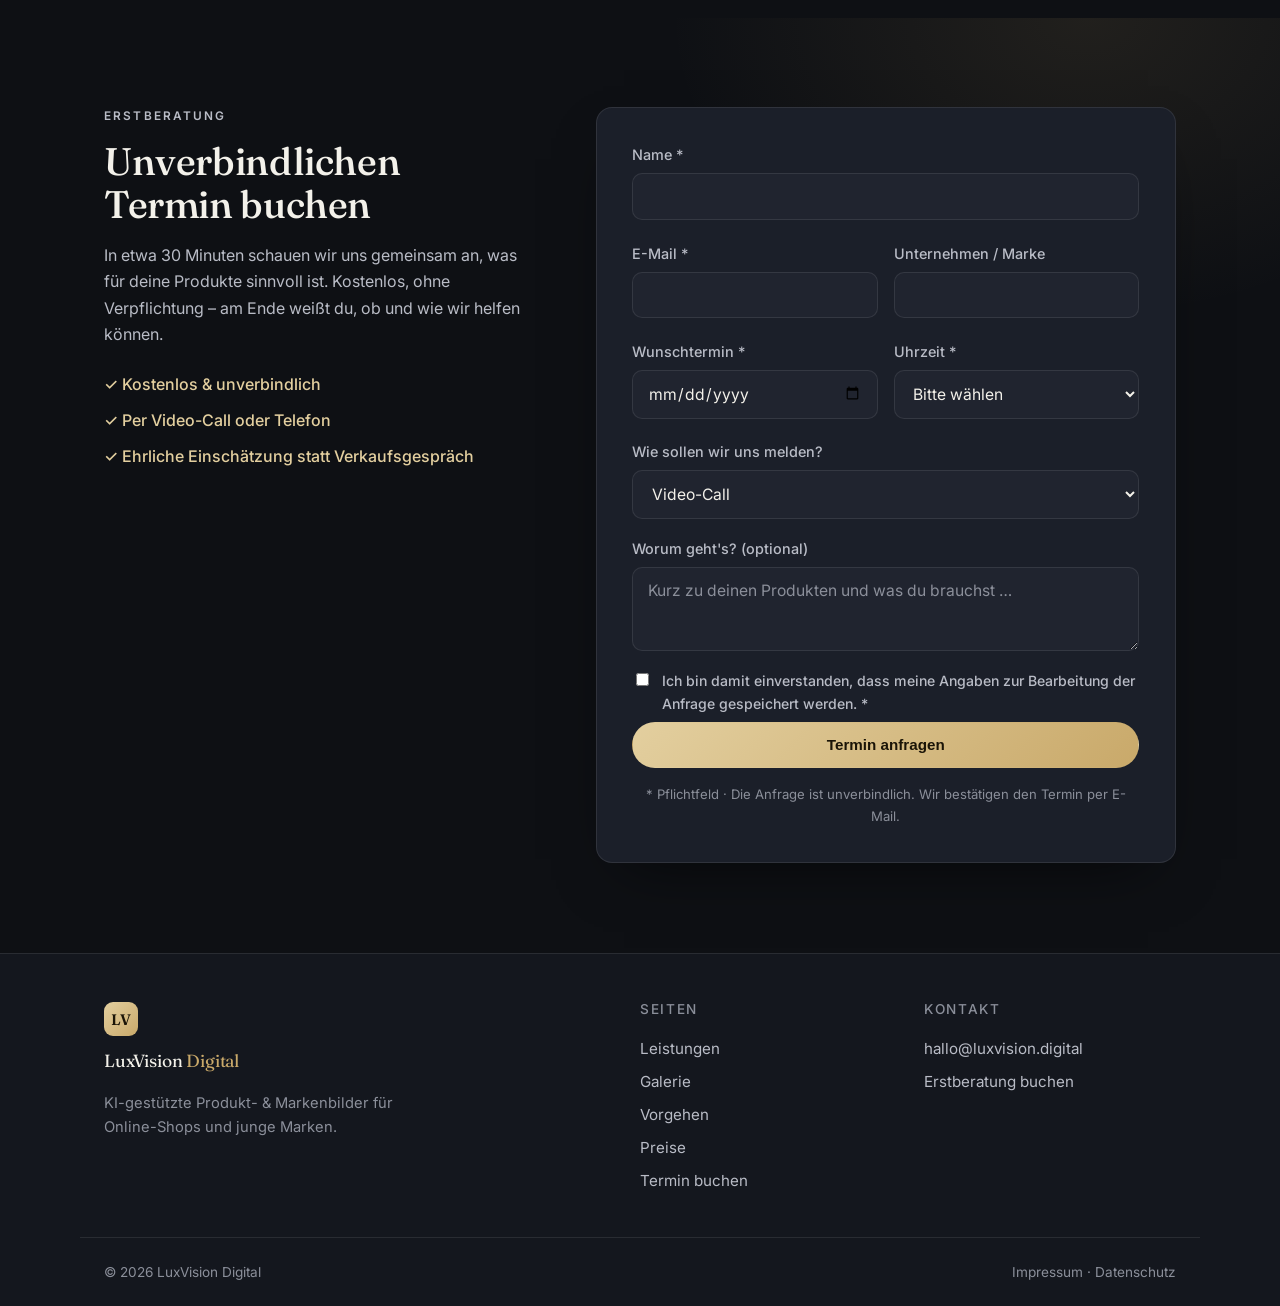
==== commit 49318cda: "Enhance design with motion: aurora hero, gallery, scroll animations Hochwertigeres, KI-anmutendes De" ====
--- a/consultation-site/index.html
+++ b/consultation-site/index.html
@@ -19,6 +19,7 @@
       </a>
       <nav class="nav" aria-label="Hauptnavigation">
         <a href="#leistungen">Leistungen</a>
+        <a href="#galerie">Galerie</a>
         <a href="#vorgehen">Vorgehen</a>
         <a href="#preise">Preise</a>
         <a href="#termin" class="nav-cta">Termin buchen</a>
@@ -32,44 +33,56 @@
   <main>
     <!-- HERO -->
     <section class="hero">
+      <div class="aurora" aria-hidden="true"></div>
+      <div class="grain" aria-hidden="true"></div>
       <div class="container hero-inner">
-        <p class="eyebrow">KI-gestützte Bildproduktion</p>
-        <h1>Professionelle Produktbilder &amp; Werbemittel –<br>ohne aufwändiges Foto-Shooting.</h1>
-        <p class="hero-sub">
-          Wir sind ein kleines Studio für KI-gestützte Produkt- und Markenbilder.
-          Wir helfen Online-Shops und jungen Marken, hochwertige Shop-Fotos und Anzeigen-Motive
-          zu bekommen – schneller und planbarer als ein klassisches Shooting, zu einem fairen Preis.
-        </p>
-        <div class="hero-actions">
-          <a href="#termin" class="btn btn-primary">Unverbindliche Erstberatung buchen</a>
-          <a href="#leistungen" class="btn btn-ghost">Was wir machen</a>
-        </div>
-        <p class="hero-note">Kostenlos &amp; unverbindlich · ca. 30 Minuten · per Video-Call oder Telefon</p>
+        <div class="hero-copy">
+          <p class="eyebrow reveal">KI-gestützte Bildproduktion</p>
+          <h1 class="reveal">Professionelle Produktbilder &amp; Werbemittel –<br>ohne aufwändiges Foto-Shooting.</h1>
+          <p class="hero-sub reveal">
+            Wir sind ein kleines Studio für KI-gestützte Produkt- und Markenbilder.
+            Wir helfen Online-Shops und jungen Marken, hochwertige Shop-Fotos und Anzeigen-Motive
+            zu bekommen – schneller und planbarer als ein klassisches Shooting, zu einem fairen Preis.
+          </p>
+          <div class="hero-actions reveal">
+            <a href="#termin" class="btn btn-primary">Unverbindliche Erstberatung buchen</a>
+            <a href="#galerie" class="btn btn-ghost">Bildsprache ansehen</a>
+          </div>
+          <p class="hero-note reveal">Kostenlos &amp; unverbindlich · ca. 30 Minuten · per Video-Call oder Telefon</p>
+        </div>
+
+        <div class="hero-visual" aria-hidden="true">
+          <div class="orb"></div>
+          <figure class="render-card rc-1"><div class="render-art art-1"></div><span class="tag">Produkt</span></figure>
+          <figure class="render-card rc-2"><div class="render-art art-2"></div><span class="tag">Lifestyle</span></figure>
+          <figure class="render-card rc-3"><div class="render-art art-3"></div><span class="tag">Editorial</span></figure>
+          <div class="render-chip"><span class="dot"></span>KI-Render · live</div>
+        </div>
       </div>
     </section>
 
     <!-- TRUST STRIP -->
     <section class="strip">
       <div class="container strip-inner">
-        <div><strong>In Tagen</strong><span>statt Wochen Vorlauf</span></div>
-        <div><strong>Faire Preise</strong><span>transparent &amp; planbar</span></div>
-        <div><strong>Viele Varianten</strong><span>ideal für A/B-Tests</span></div>
-        <div><strong>Persönlich</strong><span>direkter Ansprechpartner</span></div>
+        <div class="reveal"><strong>In Tagen</strong><span>statt Wochen Vorlauf</span></div>
+        <div class="reveal"><strong>Faire Preise</strong><span>transparent &amp; planbar</span></div>
+        <div class="reveal"><strong>Viele Varianten</strong><span>ideal für A/B-Tests</span></div>
+        <div class="reveal"><strong>Persönlich</strong><span>direkter Ansprechpartner</span></div>
       </div>
     </section>
 
     <!-- LEISTUNGEN -->
     <section id="leistungen" class="section">
       <div class="container">
-        <p class="eyebrow center">Leistungen</p>
-        <h2 class="center">Was wir für dich produzieren</h2>
-        <p class="section-lead center">
+        <p class="eyebrow center reveal">Leistungen</p>
+        <h2 class="center reveal">Was wir für dich produzieren</h2>
+        <p class="section-lead center reveal">
           Vom sauberen Produktbild bis zur fertigen Anzeige – wir liefern Bildmaterial,
           das du direkt in Shop und Kampagnen einsetzen kannst.
         </p>
 
         <div class="cards">
-          <article class="card">
+          <article class="card reveal">
             <div class="card-icon" aria-hidden="true">◧</div>
             <h3>Produktbilder für den Shop</h3>
             <p>
@@ -78,7 +91,7 @@
             </p>
           </article>
 
-          <article class="card">
+          <article class="card reveal">
             <div class="card-icon" aria-hidden="true">◰</div>
             <h3>Lifestyle- &amp; Szenenbilder</h3>
             <p>
@@ -87,7 +100,7 @@
             </p>
           </article>
 
-          <article class="card">
+          <article class="card reveal">
             <div class="card-icon" aria-hidden="true">◳</div>
             <h3>Werbemittel &amp; Ad Creatives</h3>
             <p>
@@ -96,7 +109,7 @@
             </p>
           </article>
 
-          <article class="card">
+          <article class="card reveal">
             <div class="card-icon" aria-hidden="true">◱</div>
             <h3>Laufende Content-Begleitung</h3>
             <p>
@@ -108,24 +121,45 @@
       </div>
     </section>
 
+    <!-- GALERIE / SHOWCASE -->
+    <section id="galerie" class="section section-alt showcase">
+      <div class="container">
+        <p class="eyebrow center reveal">Galerie</p>
+        <h2 class="center reveal">Ein Eindruck unserer Bildsprache</h2>
+        <p class="section-lead center reveal">
+          Abstrakte Vorschau-Motive – beim Scrollen bewegen sie sich sanft.
+          Im Erstgespräch zeigen wir dir Beispiele, die zu deinen Produkten passen.
+        </p>
+
+        <div class="gallery">
+          <figure class="shot reveal"><div class="shot-art s1"></div><figcaption>Produktstudio</figcaption></figure>
+          <figure class="shot reveal"><div class="shot-art s2"></div><figcaption>Lifestyle</figcaption></figure>
+          <figure class="shot reveal"><div class="shot-art s3"></div><figcaption>Editorial</figcaption></figure>
+          <figure class="shot reveal"><div class="shot-art s4"></div><figcaption>Beauty &amp; Detail</figcaption></figure>
+          <figure class="shot reveal"><div class="shot-art s5"></div><figcaption>Ad Creative</figcaption></figure>
+          <figure class="shot reveal"><div class="shot-art s6"></div><figcaption>Markenwelt</figcaption></figure>
+        </div>
+      </div>
+    </section>
+
     <!-- VORGEHEN -->
-    <section id="vorgehen" class="section section-alt">
+    <section id="vorgehen" class="section">
       <div class="container">
-        <p class="eyebrow center">So läuft's ab</p>
-        <h2 class="center">In drei Schritten zu fertigen Bildern</h2>
+        <p class="eyebrow center reveal">So läuft's ab</p>
+        <h2 class="center reveal">In drei Schritten zu fertigen Bildern</h2>
 
         <ol class="steps">
-          <li>
+          <li class="reveal">
             <span class="step-num">1</span>
             <h3>Erstgespräch</h3>
             <p>Wir schauen uns deine Produkte und Ziele an und klären, was sinnvoll ist – ehrlich und unverbindlich.</p>
           </li>
-          <li>
+          <li class="reveal">
             <span class="step-num">2</span>
             <h3>Produktion</h3>
             <p>Wir erstellen erste Motive, du gibst Feedback. Anpassungen sind eingeplant, bis es passt.</p>
           </li>
-          <li>
+          <li class="reveal">
             <span class="step-num">3</span>
             <h3>Übergabe</h3>
             <p>Du bekommst die fertigen Dateien in den passenden Formaten – bereit für Shop und Kampagne.</p>
@@ -135,35 +169,35 @@
     </section>
 
     <!-- WARUM -->
-    <section class="section">
+    <section class="section section-alt">
       <div class="container two-col">
         <div>
-          <p class="eyebrow">Warum KI-Bilder?</p>
-          <h2>Ehrlich gesagt: weil es Zeit und Geld spart.</h2>
-          <p class="section-lead">
+          <p class="eyebrow reveal">Warum KI-Bilder?</p>
+          <h2 class="reveal">Ehrlich gesagt: weil es Zeit und Geld spart.</h2>
+          <p class="section-lead reveal">
             Ein klassisches Shooting mit Set, Model und Location ist teuer und braucht Wochen Vorlauf.
             Für viele Shops steht das in keinem Verhältnis zum Bedarf an frischem Bildmaterial.
             Wir liefern eine pragmatische Alternative – nicht für jede Aufgabe, aber für überraschend viele.
           </p>
         </div>
         <ul class="check-list">
-          <li><strong>Schneller verfügbar.</strong> Erste Ergebnisse oft in wenigen Tagen statt nach langer Planung.</li>
-          <li><strong>Planbare Kosten.</strong> Keine Reise-, Set- oder Model-Budgets, die aus dem Ruder laufen.</li>
-          <li><strong>Flexibel im Test.</strong> Viele Varianten eines Motivs für A/B-Tests, ohne neues Shooting.</li>
-          <li><strong>Ehrliche Einschätzung.</strong> Wenn ein echtes Foto besser passt, sagen wir das auch.</li>
+          <li class="reveal"><strong>Schneller verfügbar.</strong> Erste Ergebnisse oft in wenigen Tagen statt nach langer Planung.</li>
+          <li class="reveal"><strong>Planbare Kosten.</strong> Keine Reise-, Set- oder Model-Budgets, die aus dem Ruder laufen.</li>
+          <li class="reveal"><strong>Flexibel im Test.</strong> Viele Varianten eines Motivs für A/B-Tests, ohne neues Shooting.</li>
+          <li class="reveal"><strong>Ehrliche Einschätzung.</strong> Wenn ein echtes Foto besser passt, sagen wir das auch.</li>
         </ul>
       </div>
     </section>
 
     <!-- PREISE -->
-    <section id="preise" class="section section-alt">
+    <section id="preise" class="section">
       <div class="container">
-        <p class="eyebrow center">Preise</p>
-        <h2 class="center">Transparente Pakete</h2>
-        <p class="section-lead center">Klare Startpreise, keine versteckten Kosten. Den genauen Umfang klären wir im Erstgespräch.</p>
+        <p class="eyebrow center reveal">Preise</p>
+        <h2 class="center reveal">Transparente Pakete</h2>
+        <p class="section-lead center reveal">Klare Startpreise, keine versteckten Kosten. Den genauen Umfang klären wir im Erstgespräch.</p>
 
         <div class="pricing">
-          <article class="price-card">
+          <article class="price-card reveal">
             <h3>Visual-Identity-Paket</h3>
             <p class="price"><span>ab</span> 1.000&nbsp;€</p>
             <p class="price-meta">einmalig</p>
@@ -176,7 +210,7 @@
             <a href="#termin" class="btn btn-outline">Dazu beraten lassen</a>
           </article>
 
-          <article class="price-card featured">
+          <article class="price-card featured reveal">
             <span class="badge">Beliebt</span>
             <h3>Retainer / Content-Begleitung</h3>
             <p class="price">nach Absprache</p>
@@ -190,7 +224,7 @@
             <a href="#termin" class="btn btn-primary">Angebot anfragen</a>
           </article>
         </div>
-        <p class="price-foot center">Du bist unsicher, was passt? Genau dafür ist die kostenlose Erstberatung da.</p>
+        <p class="price-foot center reveal">Du bist unsicher, was passt? Genau dafür ist die kostenlose Erstberatung da.</p>
       </div>
     </section>
 
@@ -198,20 +232,20 @@
     <section id="termin" class="section booking">
       <div class="container booking-inner">
         <div class="booking-intro">
-          <p class="eyebrow">Erstberatung</p>
-          <h2>Unverbindlichen Termin buchen</h2>
-          <p>
+          <p class="eyebrow reveal">Erstberatung</p>
+          <h2 class="reveal">Unverbindlichen Termin buchen</h2>
+          <p class="reveal">
             In etwa 30 Minuten schauen wir uns gemeinsam an, was für deine Produkte sinnvoll ist.
             Kostenlos, ohne Verpflichtung – am Ende weißt du, ob und wie wir helfen können.
           </p>
-          <ul class="booking-points">
+          <ul class="booking-points reveal">
             <li>✓ Kostenlos &amp; unverbindlich</li>
             <li>✓ Per Video-Call oder Telefon</li>
             <li>✓ Ehrliche Einschätzung statt Verkaufsgespräch</li>
           </ul>
         </div>
 
-        <form class="booking-form" id="bookingForm" novalidate>
+        <form class="booking-form reveal" id="bookingForm" novalidate>
           <div class="field">
             <label for="name">Name *</label>
             <input type="text" id="name" name="name" autocomplete="name" required />
@@ -300,6 +334,7 @@
       <div class="footer-col">
         <h4>Seiten</h4>
         <a href="#leistungen">Leistungen</a>
+        <a href="#galerie">Galerie</a>
         <a href="#vorgehen">Vorgehen</a>
         <a href="#preise">Preise</a>
         <a href="#termin">Termin buchen</a>
--- a/consultation-site/styles.css
+++ b/consultation-site/styles.css
@@ -1,6 +1,6 @@
 :root {
-  --bg: #0f1115;
-  --bg-alt: #15181f;
+  --bg: #0e1014;
+  --bg-alt: #14171e;
   --surface: #1b1f29;
   --surface-2: #20242f;
   --ink: #f3f1ea;
@@ -9,6 +9,8 @@
   --line: rgba(255, 255, 255, 0.09);
   --gold: #c9a96a;
   --gold-soft: #e3cf9f;
+  --violet: #8b7cf0;
+  --teal: #5fd0c5;
   --radius: 16px;
   --radius-sm: 10px;
   --max: 1120px;
@@ -16,7 +18,6 @@
 }
 
 * { box-sizing: border-box; }
-
 html { scroll-behavior: smooth; }
 
 body {
@@ -26,6 +27,7 @@
   color: var(--ink);
   line-height: 1.65;
   -webkit-font-smoothing: antialiased;
+  overflow-x: hidden;
 }
 
 .container { width: 100%; max-width: var(--max); margin: 0 auto; padding: 0 24px; }
@@ -37,48 +39,41 @@
 
 a { color: inherit; text-decoration: none; }
 
-.eyebrow {
-  text-transform: uppercase;
-  letter-spacing: 0.18em;
-  font-size: 0.74rem;
-  font-weight: 600;
-  color: var(--gold);
-  margin: 0 0 0.8rem;
-}
+.eyebrow { text-transform: uppercase; letter-spacing: 0.18em; font-size: 0.74rem; font-weight: 600; color: var(--gold); margin: 0 0 0.8rem; }
 .center { text-align: center; }
 .section-lead { color: var(--ink-soft); max-width: 640px; font-size: 1.05rem; }
 .center.section-lead { margin-left: auto; margin-right: auto; }
 
+/* ---------- Reveal on scroll ---------- */
+.reveal { opacity: 0; transform: translateY(26px); transition: opacity .7s cubic-bezier(.2,.7,.2,1), transform .7s cubic-bezier(.2,.7,.2,1); will-change: opacity, transform; }
+.reveal.in { opacity: 1; transform: none; }
+.cards .reveal:nth-child(2), .gallery .reveal:nth-child(2) { transition-delay: .07s; }
+.cards .reveal:nth-child(3), .gallery .reveal:nth-child(3) { transition-delay: .14s; }
+.cards .reveal:nth-child(4), .gallery .reveal:nth-child(4) { transition-delay: .21s; }
+.gallery .reveal:nth-child(5) { transition-delay: .28s; }
+.gallery .reveal:nth-child(6) { transition-delay: .35s; }
+
+@media (prefers-reduced-motion: reduce) {
+  .reveal { opacity: 1 !important; transform: none !important; transition: none; }
+  *, *::before, *::after { animation: none !important; }
+}
+
 /* Buttons */
-.btn {
-  display: inline-flex; align-items: center; justify-content: center;
-  gap: .5rem; padding: 0.85rem 1.4rem; border-radius: 999px;
-  font-weight: 600; font-size: 0.95rem; cursor: pointer; border: 1px solid transparent;
-  transition: transform .15s ease, background .2s ease, border-color .2s ease, color .2s ease;
-}
+.btn { display: inline-flex; align-items: center; justify-content: center; gap: .5rem; padding: 0.85rem 1.4rem; border-radius: 999px; font-weight: 600; font-size: 0.95rem; cursor: pointer; border: 1px solid transparent; transition: transform .15s ease, background .2s ease, border-color .2s ease, color .2s ease, box-shadow .2s ease; }
 .btn:hover { transform: translateY(-2px); }
 .btn-primary { background: linear-gradient(135deg, var(--gold-soft), var(--gold)); color: #1a1407; }
 .btn-primary:hover { box-shadow: 0 12px 30px -10px rgba(201, 169, 106, 0.6); }
-.btn-ghost { color: var(--ink); border-color: var(--line); background: transparent; }
+.btn-ghost { color: var(--ink); border-color: var(--line); background: rgba(255,255,255,.02); }
 .btn-ghost:hover { border-color: var(--gold); color: var(--gold-soft); }
 .btn-outline { color: var(--gold-soft); border-color: var(--gold); background: transparent; }
 .btn-outline:hover { background: rgba(201, 169, 106, 0.1); }
 .btn-block { width: 100%; }
 
 /* Header */
-.site-header {
-  position: sticky; top: 0; z-index: 50;
-  background: rgba(15, 17, 21, 0.82);
-  backdrop-filter: blur(12px);
-  border-bottom: 1px solid var(--line);
-}
+.site-header { position: sticky; top: 0; z-index: 50; background: rgba(14, 16, 20, 0.7); backdrop-filter: blur(14px); border-bottom: 1px solid var(--line); }
 .header-inner { display: flex; align-items: center; justify-content: space-between; height: 70px; }
 .brand { display: flex; align-items: center; gap: .6rem; font-weight: 600; }
-.brand-mark {
-  display: grid; place-items: center; width: 34px; height: 34px; border-radius: 9px;
-  background: linear-gradient(135deg, var(--gold-soft), var(--gold)); color: #1a1407;
-  font-family: "Fraunces", serif; font-weight: 600; font-size: .95rem;
-}
+.brand-mark { display: grid; place-items: center; width: 34px; height: 34px; border-radius: 9px; background: linear-gradient(135deg, var(--gold-soft), var(--gold)); color: #1a1407; font-family: "Fraunces", serif; font-weight: 600; font-size: .95rem; }
 .brand-name { font-family: "Fraunces", serif; font-size: 1.1rem; letter-spacing: -0.01em; }
 .brand-name em { font-style: normal; color: var(--gold); }
 .nav { display: flex; align-items: center; gap: 1.6rem; }
@@ -89,21 +84,57 @@
 .nav-toggle { display: none; flex-direction: column; gap: 5px; background: none; border: 0; cursor: pointer; padding: 8px; }
 .nav-toggle span { width: 24px; height: 2px; background: var(--ink); border-radius: 2px; transition: .2s; }
 
-/* Hero */
-.hero {
-  position: relative; padding: clamp(4rem, 9vw, 7.5rem) 0 clamp(3rem, 6vw, 5rem);
-  background:
-    radial-gradient(900px 500px at 78% -10%, rgba(201, 169, 106, 0.16), transparent 60%),
-    radial-gradient(700px 400px at 10% 10%, rgba(201, 169, 106, 0.07), transparent 55%);
-  overflow: hidden;
-}
-.hero-inner { max-width: 820px; }
-.hero-sub { font-size: clamp(1.05rem, 2vw, 1.2rem); color: var(--ink-soft); max-width: 640px; margin: 0 0 2rem; }
+/* ---------- Hero ---------- */
+.hero { position: relative; padding: clamp(3.5rem, 8vw, 6.5rem) 0 clamp(3rem, 6vw, 5rem); overflow: hidden; }
+.hero-inner { position: relative; z-index: 2; display: grid; grid-template-columns: 1.05fr 0.95fr; gap: clamp(2rem, 5vw, 4rem); align-items: center; }
+.hero-copy { max-width: 600px; }
+.hero-sub { font-size: clamp(1.05rem, 2vw, 1.2rem); color: var(--ink-soft); max-width: 560px; margin: 0 0 2rem; }
 .hero-actions { display: flex; flex-wrap: wrap; gap: .9rem; margin-bottom: 1.2rem; }
 .hero-note { font-size: .9rem; color: var(--ink-dim); margin: 0; }
 
+/* Aurora background */
+.aurora { position: absolute; inset: -20% -10% auto -10%; height: 130%; z-index: 0; filter: blur(60px); opacity: .55; pointer-events: none;
+  background:
+    radial-gradient(40% 50% at 75% 25%, rgba(201,169,106,.55), transparent 60%),
+    radial-gradient(38% 45% at 25% 30%, rgba(139,124,240,.40), transparent 60%),
+    radial-gradient(42% 50% at 60% 70%, rgba(95,208,197,.30), transparent 60%);
+  background-size: 200% 200%, 180% 180%, 220% 220%;
+  animation: auroraShift 18s ease-in-out infinite alternate;
+}
+@keyframes auroraShift {
+  0%   { background-position: 0% 0%, 100% 0%, 50% 100%; }
+  50%  { background-position: 60% 40%, 30% 60%, 80% 20%; }
+  100% { background-position: 100% 100%, 0% 100%, 20% 60%; }
+}
+/* Subtle grain */
+.grain { position: absolute; inset: 0; z-index: 1; pointer-events: none; opacity: .05; mix-blend-mode: overlay;
+  background-image: url("data:image/svg+xml,%3Csvg xmlns='http://www.w3.org/2000/svg' width='120' height='120'%3E%3Cfilter id='n'%3E%3CfeTurbulence type='fractalNoise' baseFrequency='.9' numOctaves='2'/%3E%3C/filter%3E%3Crect width='100%25' height='100%25' filter='url(%23n)'/%3E%3C/svg%3E"); }
+
+/* Hero visual mosaic */
+.hero-visual { position: relative; height: clamp(300px, 38vw, 420px); }
+.hero-visual .orb { position: absolute; width: 220px; height: 220px; right: 8%; top: 12%; border-radius: 50%; filter: blur(8px); opacity: .8;
+  background: conic-gradient(from 120deg, var(--gold-soft), var(--violet), var(--teal), var(--gold-soft));
+  animation: orbSpin 14s linear infinite; }
+@keyframes orbSpin { to { transform: rotate(360deg); } }
+.render-card { position: absolute; margin: 0; border-radius: 18px; overflow: hidden; border: 1px solid rgba(255,255,255,.12);
+  box-shadow: 0 30px 60px -30px rgba(0,0,0,.8); backdrop-filter: blur(2px); }
+.render-card .tag { position: absolute; left: 10px; bottom: 10px; font-size: .72rem; font-weight: 600; letter-spacing: .04em; padding: .25rem .6rem; border-radius: 999px; background: rgba(0,0,0,.45); color: #fff; backdrop-filter: blur(6px); }
+.render-art { width: 100%; height: 100%; background-size: 180% 180%; animation: hueDrift 12s ease-in-out infinite alternate; }
+.rc-1 { width: 56%; height: 64%; left: 0; top: 6%; animation: float1 9s ease-in-out infinite; z-index: 3; }
+.rc-2 { width: 44%; height: 50%; right: 2%; top: 0; animation: float2 11s ease-in-out infinite; z-index: 2; }
+.rc-3 { width: 50%; height: 46%; right: 6%; bottom: 2%; animation: float1 10s ease-in-out infinite; z-index: 4; }
+.art-1 { background-image: radial-gradient(120% 90% at 20% 10%, #e3cf9f 0%, #b07c3a 40%, #2a1f12 100%); }
+.art-2 { background-image: radial-gradient(120% 100% at 80% 20%, #b7aef7 0%, #6a5acd 45%, #1d1830 100%); }
+.art-3 { background-image: radial-gradient(120% 100% at 30% 80%, #8be6db 0%, #2f8f86 45%, #10231f 100%); }
+@keyframes float1 { 0%,100% { transform: translateY(0); } 50% { transform: translateY(-14px); } }
+@keyframes float2 { 0%,100% { transform: translateY(0); } 50% { transform: translateY(12px); } }
+@keyframes hueDrift { from { background-position: 0% 50%; } to { background-position: 100% 50%; } }
+.render-chip { position: absolute; left: 4%; bottom: -6%; z-index: 5; display: inline-flex; align-items: center; gap: .5rem; font-size: .8rem; font-weight: 600; color: var(--ink); padding: .5rem .9rem; border-radius: 999px; background: rgba(20,23,30,.8); border: 1px solid var(--line); backdrop-filter: blur(8px); }
+.render-chip .dot { width: 8px; height: 8px; border-radius: 50%; background: var(--teal); box-shadow: 0 0 0 0 rgba(95,208,197,.6); animation: pulse 2s infinite; }
+@keyframes pulse { 0% { box-shadow: 0 0 0 0 rgba(95,208,197,.55); } 70% { box-shadow: 0 0 0 8px rgba(95,208,197,0); } 100% { box-shadow: 0 0 0 0 rgba(95,208,197,0); } }
+
 /* Trust strip */
-.strip { border-top: 1px solid var(--line); border-bottom: 1px solid var(--line); background: var(--bg-alt); }
+.strip { position: relative; z-index: 2; border-top: 1px solid var(--line); border-bottom: 1px solid var(--line); background: var(--bg-alt); }
 .strip-inner { display: grid; grid-template-columns: repeat(4, 1fr); gap: 1rem; padding: 1.6rem 24px; }
 .strip-inner div { display: flex; flex-direction: column; }
 .strip-inner strong { font-family: "Fraunces", serif; font-size: 1.1rem; color: var(--gold-soft); }
@@ -115,41 +146,55 @@
 
 /* Cards */
 .cards { display: grid; grid-template-columns: repeat(auto-fit, minmax(240px, 1fr)); gap: 1.2rem; margin-top: 2.5rem; }
-.card {
-  background: var(--surface); border: 1px solid var(--line); border-radius: var(--radius);
-  padding: 1.8rem 1.6rem; transition: transform .2s ease, border-color .2s ease;
-}
-.card:hover { transform: translateY(-4px); border-color: rgba(201, 169, 106, 0.4); }
-.card-icon {
-  display: grid; place-items: center; width: 48px; height: 48px; border-radius: 12px;
-  background: rgba(201, 169, 106, 0.12); color: var(--gold-soft); font-size: 1.5rem; margin-bottom: 1.1rem;
-}
+.card { background: var(--surface); border: 1px solid var(--line); border-radius: var(--radius); padding: 1.8rem 1.6rem; transition: transform .25s ease, border-color .25s ease, box-shadow .25s ease; }
+.card:hover { transform: translateY(-6px); border-color: rgba(201, 169, 106, 0.45); box-shadow: 0 24px 50px -34px rgba(201,169,106,.5); }
+.card-icon { display: grid; place-items: center; width: 48px; height: 48px; border-radius: 12px; background: rgba(201, 169, 106, 0.12); color: var(--gold-soft); font-size: 1.5rem; margin-bottom: 1.1rem; }
 .card p { color: var(--ink-soft); font-size: .96rem; margin: 0; }
+
+/* ---------- Gallery with scroll zoom ---------- */
+.gallery { display: grid; grid-template-columns: repeat(3, 1fr); gap: 1.1rem; margin-top: 2.5rem; }
+.shot { position: relative; margin: 0; border-radius: var(--radius); overflow: hidden; border: 1px solid var(--line); aspect-ratio: 4 / 5; }
+.shot figcaption { position: absolute; left: 14px; bottom: 12px; z-index: 2; font-size: .85rem; font-weight: 600; color: #fff; text-shadow: 0 2px 8px rgba(0,0,0,.6); }
+.shot::after { content: ""; position: absolute; inset: 0; z-index: 1; background: linear-gradient(180deg, transparent 45%, rgba(0,0,0,.45)); }
+.shot-art { position: absolute; inset: -6%; background-size: 160% 160%; transform: scale(1.05); }
+.s1 { background-image: radial-gradient(120% 100% at 25% 15%, #e9d6a6, #c08a3e 45%, #2a1d10); }
+.s2 { background-image: radial-gradient(120% 100% at 70% 20%, #b7aef7, #5a4fd0 45%, #181333); }
+.s3 { background-image: radial-gradient(120% 100% at 40% 80%, #f0b9c7, #b15a78 45%, #2a1320); }
+.s4 { background-image: radial-gradient(120% 100% at 75% 75%, #8be6db, #2f8f86 45%, #102320); }
+.s5 { background-image: radial-gradient(120% 100% at 20% 30%, #f2c28a, #c47b3a 40%, #2a1c0f); }
+.s6 { background-image: radial-gradient(120% 100% at 60% 40%, #a9c0f0, #5b6fc0 45%, #141c33); }
+
+/* Scroll-driven zoom in/out (modern browsers, incl. Chrome). Falls back gracefully. */
+@media (prefers-reduced-motion: no-preference) {
+  @supports (animation-timeline: view()) {
+    .shot-art { animation: zoomInOut linear both; animation-timeline: view(); animation-range: cover; }
+    @keyframes zoomInOut {
+      0%   { transform: scale(1.22) translateY(2%); }
+      50%  { transform: scale(1.02) translateY(0); }
+      100% { transform: scale(1.22) translateY(-2%); }
+    }
+    .hero-visual { animation: heroParallax linear both; animation-timeline: view(); animation-range: exit 0% exit 100%; }
+    @keyframes heroParallax { to { transform: translateY(-8%) scale(.97); opacity: .85; } }
+  }
+}
 
 /* Steps */
 .steps { list-style: none; counter-reset: step; padding: 0; margin: 2.5rem 0 0; display: grid; grid-template-columns: repeat(3, 1fr); gap: 1.2rem; }
 .steps li { background: var(--surface); border: 1px solid var(--line); border-radius: var(--radius); padding: 1.8rem 1.6rem; position: relative; }
-.step-num {
-  display: grid; place-items: center; width: 40px; height: 40px; border-radius: 50%;
-  background: linear-gradient(135deg, var(--gold-soft), var(--gold)); color: #1a1407;
-  font-family: "Fraunces", serif; font-weight: 600; font-size: 1.1rem; margin-bottom: 1rem;
-}
+.step-num { display: grid; place-items: center; width: 40px; height: 40px; border-radius: 50%; background: linear-gradient(135deg, var(--gold-soft), var(--gold)); color: #1a1407; font-family: "Fraunces", serif; font-weight: 600; font-size: 1.1rem; margin-bottom: 1rem; }
 .steps p { color: var(--ink-soft); font-size: .96rem; margin: 0; }
 
 /* Two col */
 .two-col { display: grid; grid-template-columns: 1fr 1fr; gap: clamp(2rem, 5vw, 4rem); align-items: center; }
 .check-list { list-style: none; padding: 0; margin: 0; display: grid; gap: 1rem; }
 .check-list li { position: relative; padding-left: 2rem; color: var(--ink-soft); }
-.check-list li::before {
-  content: "✓"; position: absolute; left: 0; top: 0;
-  color: var(--gold); font-weight: 700;
-  display: grid; place-items: center; width: 1.4rem; height: 1.4rem;
-}
+.check-list li::before { content: "✓"; position: absolute; left: 0; top: 0; color: var(--gold); font-weight: 700; display: grid; place-items: center; width: 1.4rem; height: 1.4rem; }
 .check-list strong { color: var(--ink); }
 
 /* Pricing */
 .pricing { display: grid; grid-template-columns: repeat(2, minmax(0, 1fr)); gap: 1.4rem; max-width: 780px; margin: 2.5rem auto 0; }
-.price-card { position: relative; background: var(--surface); border: 1px solid var(--line); border-radius: var(--radius); padding: 2rem 1.8rem; display: flex; flex-direction: column; }
+.price-card { position: relative; background: var(--surface); border: 1px solid var(--line); border-radius: var(--radius); padding: 2rem 1.8rem; display: flex; flex-direction: column; transition: transform .25s ease; }
+.price-card:hover { transform: translateY(-4px); }
 .price-card.featured { border-color: var(--gold); background: linear-gradient(180deg, rgba(201,169,106,0.08), var(--surface)); }
 .badge { position: absolute; top: -12px; left: 50%; transform: translateX(-50%); background: linear-gradient(135deg, var(--gold-soft), var(--gold)); color: #1a1407; font-size: .72rem; font-weight: 700; text-transform: uppercase; letter-spacing: .1em; padding: .3rem .9rem; border-radius: 999px; }
 .price { font-family: "Fraunces", serif; font-size: 2rem; margin: .6rem 0 0; }
@@ -161,20 +206,15 @@
 .price-foot { color: var(--ink-dim); margin-top: 2rem; }
 
 /* Booking */
-.booking { background: radial-gradient(700px 500px at 85% 0%, rgba(201,169,106,0.1), transparent 60%); }
+.booking { position: relative; background: radial-gradient(700px 500px at 85% 0%, rgba(201,169,106,0.1), transparent 60%); }
 .booking-inner { display: grid; grid-template-columns: 0.85fr 1.15fr; gap: clamp(2rem, 5vw, 4rem); align-items: start; }
 .booking-intro p { color: var(--ink-soft); }
 .booking-points { list-style: none; padding: 0; margin: 1.5rem 0 0; display: grid; gap: .6rem; color: var(--gold-soft); font-weight: 500; }
-
 .booking-form { background: var(--surface); border: 1px solid var(--line); border-radius: var(--radius); padding: clamp(1.6rem, 3vw, 2.2rem); box-shadow: var(--shadow); }
 .field { display: flex; flex-direction: column; margin-bottom: 1.1rem; }
 .field-row { display: grid; grid-template-columns: 1fr 1fr; gap: 1rem; }
 label { font-size: .9rem; font-weight: 500; margin-bottom: .4rem; color: var(--ink-soft); }
-input, select, textarea {
-  background: var(--surface-2); border: 1px solid var(--line); border-radius: var(--radius-sm);
-  padding: .8rem .9rem; color: var(--ink); font-family: inherit; font-size: .98rem; width: 100%;
-  transition: border-color .15s ease, box-shadow .15s ease;
-}
+input, select, textarea { background: var(--surface-2); border: 1px solid var(--line); border-radius: var(--radius-sm); padding: .8rem .9rem; color: var(--ink); font-family: inherit; font-size: .98rem; width: 100%; transition: border-color .15s ease, box-shadow .15s ease; }
 input:focus, select:focus, textarea:focus { outline: none; border-color: var(--gold); box-shadow: 0 0 0 3px rgba(201,169,106,0.18); }
 input::placeholder, textarea::placeholder { color: var(--ink-dim); }
 textarea { resize: vertical; }
@@ -186,7 +226,8 @@
 input.invalid, select.invalid { border-color: #f0907a; }
 
 /* Success */
-.booking-success { background: var(--surface); border: 1px solid var(--gold); border-radius: var(--radius); padding: clamp(1.8rem, 4vw, 2.6rem); text-align: center; box-shadow: var(--shadow); }
+.booking-success { background: var(--surface); border: 1px solid var(--gold); border-radius: var(--radius); padding: clamp(1.8rem, 4vw, 2.6rem); text-align: center; box-shadow: var(--shadow); animation: popIn .5s cubic-bezier(.2,.8,.2,1) both; }
+@keyframes popIn { from { opacity: 0; transform: scale(.96) translateY(10px); } to { opacity: 1; transform: none; } }
 .success-icon { width: 60px; height: 60px; border-radius: 50%; display: grid; place-items: center; margin: 0 auto 1.2rem; background: linear-gradient(135deg, var(--gold-soft), var(--gold)); color: #1a1407; font-size: 1.8rem; font-weight: 700; }
 .booking-success p { color: var(--ink-soft); }
 .success-summary { background: var(--surface-2); border: 1px solid var(--line); border-radius: var(--radius-sm); padding: 1rem 1.2rem; margin: 1.4rem 0; text-align: left; font-size: .92rem; }
@@ -211,14 +252,17 @@
   .nav a { padding: .8rem 0; width: 100%; border-bottom: 1px solid var(--line); }
   .nav .nav-cta { text-align: center; margin-top: .8rem; border-bottom: 0; }
   .nav-toggle { display: flex; }
-  .two-col, .booking-inner { grid-template-columns: 1fr; }
+  .hero-inner, .two-col, .booking-inner { grid-template-columns: 1fr; }
+  .hero-visual { order: -1; height: 300px; margin-bottom: 1rem; }
   .steps { grid-template-columns: 1fr; }
+  .gallery { grid-template-columns: repeat(2, 1fr); }
   .strip-inner { grid-template-columns: repeat(2, 1fr); gap: 1.4rem; }
   .footer-inner { grid-template-columns: 1fr 1fr; }
 }
 @media (max-width: 520px) {
   .field-row { grid-template-columns: 1fr; }
   .pricing { grid-template-columns: 1fr; }
+  .gallery { grid-template-columns: 1fr 1fr; }
   .footer-inner { grid-template-columns: 1fr; }
   .footer-bottom { flex-direction: column; gap: .5rem; }
 }
